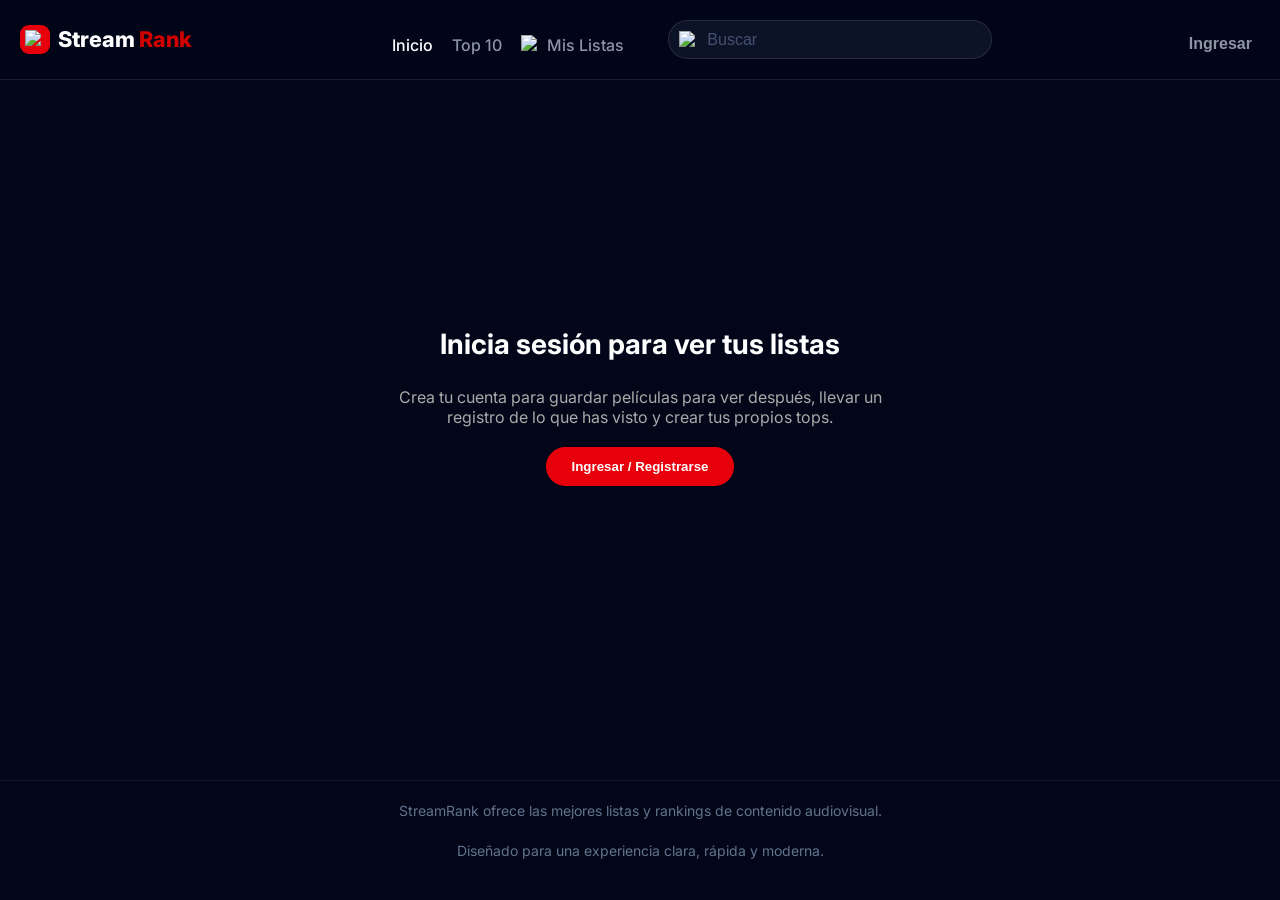
==== mis-listas.html @ dbb3d596 "bases de datos" ====
<!DOCTYPE html>
<html lang="es">
<head>
  <meta charset="UTF-8" />
  <meta name="viewport" content="width=device-width, initial-scale=1.0" />
  <title>StreamRank — Mis Listas</title>
  <link rel="stylesheet" href="css/styles.css" />
</head>
<body>
  <!-- MODALES (igual en todas las páginas) -->
  <div id="modalOverlay" class="modal-overlay" onclick="cerrarModal()" style="display:none;"></div>

  <div id="modalLogin" class="modal-login" style="display:none;">
    <button class="modal-cerrar" type="button" onclick="cerrarModal()">✕</button>
    <div class="modal-contenido">
      <div class="modal-encabezado">
        <h2 class="modal-titulo">Bienvenido de nuevo</h2>
        <p class="modal-subtitulo">Ingresa tus credenciales para acceder.</p>
      </div>
      <div class="modal-campo">
        <label class="modal-label">Correo electrónico</label>
        <div class="modal-input-wrapper">
          <span class="modal-input-icono">✉</span>
          <input class="modal-input" id="loginEmail" type="email" placeholder="tu@correo.com" />
          <small id="loginEmailError" style="color:red;display:none;font-size:12px;">El correo debe contener "@gmail"</small>
        </div>
      </div>
      <div class="modal-campo">
        <label class="modal-label">Contraseña</label>
        <div class="modal-input-wrapper">
          <span class="modal-input-icono">🔒</span>
          <input class="modal-input" id="loginPassword" type="password" placeholder="••••••••" />
          <small id="loginPassError" style="color:red;display:none;font-size:12px;">Mínimo 8 caracteres</small>
        </div>
      </div>
      <button class="modal-btn-ingresar" type="button" onclick="simularLogin()">Ingresar</button>
      <p class="modal-pie">¿No tienes cuenta? <a href="javascript:void(0)" class="modal-pie-link" onclick="abrirRegistro()">Regístrate aquí</a></p>
    </div>
  </div>

  <div id="modalRegistro" class="modal-login" style="display:none;">
    <button class="modal-cerrar" type="button" onclick="cerrarRegistro()">✕</button>
    <div class="modal-contenido">
      <div class="modal-encabezado">
        <h2 class="modal-titulo">Crear una cuenta</h2>
        <p class="modal-subtitulo">Regístrate con tu correo electrónico.</p>
      </div>
      <div class="modal-campo">
        <label class="modal-label">Correo electrónico</label>
        <div class="modal-input-wrapper">
          <span class="modal-input-icono">✉</span>
          <input class="modal-input" id="regEmail" type="email" placeholder="tu@correo.com" />
        </div>
      </div>
      <div class="modal-campo">
        <label class="modal-label">Contraseña</label>
        <div class="modal-input-wrapper">
          <span class="modal-input-icono">🔒</span>
          <input class="modal-input" id="regPassword" type="password" placeholder="••••••••" />
        </div>
      </div>
      <button class="modal-btn-ingresar" type="button" onclick="simularRegistro()">Registrarse</button>
      <p class="modal-pie">¿Ya tienes cuenta? <a href="javascript:void(0)" class="modal-pie-link" onclick="irALogin()">Ingresa aquí</a></p>
    </div>
  </div>

  <!-- SCRIPT COMPARTIDO -->
  <header class="topbar">
    <div class="topbar-inner">
      <div class="brand" aria-label="StreamRank">
        <span class="brand-icon">
          <img src="https://www.figma.com/api/mcp/asset/85b5d722-1636-44d9-aa5f-4d37b4220fb5" alt="StreamRank icon" />
        </span>
        <span class="brand-title"><span>Stream</span><span>Rank</span></span>
      </div>
      <div class="header-nav-row">
        <nav class="main-nav" aria-label="Navegación principal">
          <a href="index.html" class="nav-link">Inicio</a>
          <a href="top10.html" class="nav-link">Top 10</a>
          <a href="mis-listas.html" id="linkMisListas" class="nav-link">
            <span class="nav-icon">
              <img src="https://www.figma.com/api/mcp/asset/76e25ff4-db16-4dd6-8a40-b7115513676e" alt="Mis Listas icon" />
            </span>
            Mis Listas
          </a>
        </nav>
        <form class="search-form" id="searchForm">
          <label class="search-field">
            <span class="search-icon">
              <img src="https://www.figma.com/api/mcp/asset/14162553-0f0e-436e-b980-db1ef67e9c08" alt="Buscar icon" />
            </span>
            <input id="searchInput" type="search" placeholder="Buscar" aria-label="Buscar" autocomplete="off" />
          </label>
        </form>
      </div>
      <button class="profile-button" id="btnIngresar" type="button">
        <span class="profile-icon">
          <img src="https://www.figma.com/api/mcp/asset/a9d14a79-fa82-43e3-aca2-8d0a4125831c" alt="Perfil icon" />
        </span>
        Username
      </button>
    </div>
  </header>

  <main class="page-content">

    <section class="listas-header">
      <h1 class="listas-title">Mis Listas</h1>
    </section>

    <div class="listas-tabs">
      <button class="listas-tab active" data-tab="agregados" type="button">
        <img src="assets/check.svg" alt="icono-agregados" />
        Agregados
      </button>
      <button class="listas-tab" data-tab="historial" type="button">
        <img src="assets/star.svg" alt="icono-historial" />
        Historial
      </button>
      <button class="listas-tab" data-tab="top-personales" type="button">
        <img src="assets/heart.svg" alt="icono-top-personales" />
        Tops Personalizados
      </button>
    </div>

    <!-- ══ TAB 1: AGREGADOS ══ -->
    <div id="tab-agregados" class="tab-content">

      <!-- Estado vacío — se ve cuando no hay nada guardado -->
      <div id="agregadosVacio" class="listas-vacia" style="display: none;">
        <div class="listas-vacia-icono">🔖</div>
        <p class="listas-vacia-texto">Tu lista de agregados está vacía</p>
        <p class="listas-vacia-subtexto">Explora películas y series para guardarlas aquí y verlas más tarde.</p>
      </div>

      <!-- Estado con contenido — se ve cuando hay tarjetas -->
      <section id="agregadosContenedor" class="listas-seccion">
        <div class="lista-card-agregados">
          <img src="https://www.hdwallpapers.net/previews/breaking-bad-walter-white-271.jpg" alt="Breaking Bad" class="agregados-img" />
          <div class="agregados-info">
            <div class="agregados-tag">Serie · Drama</div>
            <h3 class="agregados-title">Breaking Bad</h3>
            <div class="pildora-rating">
              <span class="estrella">★</span>
              <span class="valor">9.5</span>
            </div>
            <p class="agregados-desc">A chemistry teacher diagnosed with cancer turns to manufacturing meth to secure his family's future.</p>
            <div class="agregados-acciones">
              <button class="btn-status-visto" type="button">✓ Vista</button>
              <button class="btn-status-eliminar" type="button">Eliminar</button>
            </div>
          </div>
          <div class="plataforma-badge">NETFLIX</div>
        </div>

        <div class="lista-card-agregados">
          <img src="https://m.media-amazon.com/images/M/MV5BZDk1ZTdjOWItNTJmYS00MGIzLThmY2ItZWNiOGY5MzJlNTA5XkEyXkFqcGc@._V1_.jpg" alt="Ozark" class="agregados-img" />
          <div class="agregados-info">
            <div class="agregados-tag">Serie · Thriller</div>
            <h3 class="agregados-title">Ozark</h3>
            <div class="pildora-rating">
              <span class="estrella">★</span>
              <span class="valor">8.5</span>
            </div>
            <p class="agregados-desc">A financial advisor drags his family from Chicago to the Missouri Ozarks, where he must launder money.</p>
            <div class="agregados-acciones">
              <button class="btn-status-visto" type="button">✓ Vista</button>
              <button class="btn-status-eliminar" type="button">Eliminar</button>
            </div>
          </div>
          <div class="plataforma-badge">NETFLIX</div>
        </div>
      </section>

    </div>

    <!-- ══ TAB 2: HISTORIAL ══ -->
    <div id="tab-historial" class="tab-content" style="display: none;">
      <div class="listas-vacia">
        <div class="listas-vacia-icono">⭐</div>
        <p class="listas-vacia-texto">Tu historial está vacío</p>
        <p class="listas-vacia-subtexto">Aquí aparecerán las películas y series que hayas empezado a ver.</p>
      </div>
    </div>

    <!-- ══ TAB 3: TOP PERSONALIZADOS ══ -->
    <div id="tab-top-personales" class="tab-content" style="display: none;">
      <section class="listas-seccion">

        <!-- Estado vacío con botón crear -->
        <div id="seccionCrearNuevo" class="crear-top-wrapper">
          <button class="btn-crear-vacio" id="btnCrearTop" type="button">
            <span class="icon-plus">+</span>
            <p>Crear nuevo Top</p>
          </button>
        </div>

        <!-- Formulario (oculto por defecto) -->
        <div id="formCrearTop" class="listas-form-card" style="display: none;">
          <div class="listas-form-grupo">
            <label class="listas-form-label" for="nombreTop">Nombre del top</label>
            <input class="listas-form-input" id="nombreTop" type="text" placeholder="Ej: Maratón de fin de semana" />
          </div>
          <div class="listas-form-acciones">
            <button class="btn-cancelar-top" id="btnCancelarTop" type="button">Cancelar</button>
            <button class="btn-guardar-top" id="btnGuardarTop" type="button">Guardar</button>
          </div>
        </div>

        <!-- Tops creados (se llenan dinámicamente) -->
        <div id="contenedorTopsResultados" class="listas-top-grid"></div>

      </section>
    </div>

  </main>

  <footer class="footer">
    <p class="footer-text">StreamRank ofrece las mejores listas y rankings de contenido audiovisual.</p>
    <p class="footer-text">Diseñado para una experiencia clara, rápida y moderna.</p>
  </footer>
  <script>
  // ── TABS ──
  document.querySelectorAll('.listas-tab').forEach(tab => {
    tab.addEventListener('click', () => {
      document.querySelectorAll('.listas-tab').forEach(t => t.classList.remove('active'));
      document.querySelectorAll('.tab-content').forEach(c => c.style.display = 'none');
      tab.classList.add('active');
      document.getElementById('tab-' + tab.dataset.tab).style.display = 'block';
    });
  });

  // ── HISTORIAL: estructura base ──
  document.getElementById('tab-historial').innerHTML = `
    <div id="historialVacio" class="listas-vacia">
      <div class="listas-vacia-icono">⭐</div>
      <p class="listas-vacia-texto">Tu historial está vacío</p>
      <p class="listas-vacia-subtexto">Aquí aparecerán las películas y series que hayas marcado como vistas.</p>
    </div>
    <div id="historialContenedor" class="listas-seccion" style="display:none;"></div>
  `;

  // ── ELIMINAR EN AGREGADOS ──
  document.querySelectorAll('.btn-status-eliminar').forEach(btn => {
    btn.addEventListener('click', () => {
      const tarjeta = btn.closest('.lista-card-agregados');
      tarjeta.remove();
      const contenedor = document.getElementById('agregadosContenedor');
      if (contenedor.querySelectorAll('.lista-card-agregados').length === 0) {
        document.getElementById('agregadosVacio').style.display = 'flex';
      }
    });
  });

  // ── VISTA → HISTORIAL ──
  function getFecha() {
    const hoy = new Date();
    return `Visto el ${hoy.getDate()}/${hoy.getMonth() + 1}/${hoy.getFullYear()}`;
  }

  function crearTarjetaHistorial(img, alt, titulo) {
    const card = document.createElement('div');
    card.className = 'historial-card';
    card.innerHTML = `
      <div class="historial-card-top">
        <img src="${img}" alt="${alt}" class="historial-img" />
        <div class="historial-info">
          <h3 class="historial-titulo">${titulo}</h3>
          <p class="historial-fecha">${getFecha()}</p>
        </div>
        <div class="historial-controles">
          <div class="historial-rating">
            <span class="rating-label">Mi calificación:</span>
            <div class="rating-numeros">
              ${[1,2,3,4,5,6,7,8,9,10].map(n =>
                `<button class="rating-num" data-n="${n}" type="button">${n}</button>`
              ).join('')}
            </div>
          </div>
          <button class="btn-reaccion" data-estado="neutro" type="button">
            <span class="reaccion-icon">🤍</span>
            <span class="reaccion-texto">No me convenció</span>
          </button>
        </div>
      </div>
      <div class="historial-notas">
        <p class="notas-label">MIS NOTAS (DIARIO)</p>
        <textarea class="notas-textarea" placeholder="Escribe tus pensamientos sobre esto..."></textarea>
      </div>
    `;

    // Rating números
    card.querySelectorAll('.rating-num').forEach(btn => {
      btn.addEventListener('click', () => {
        card.querySelectorAll('.rating-num').forEach(b => b.classList.remove('activo'));
        btn.classList.add('activo');
      });
    });

    // Botón reacción toggle
    const btnReaccion = card.querySelector('.btn-reaccion');
    btnReaccion.addEventListener('click', () => {
      const estado = btnReaccion.dataset.estado;
      if (estado === 'neutro') {
        btnReaccion.dataset.estado = 'encanto';
        btnReaccion.querySelector('.reaccion-icon').textContent = '❤️';
        btnReaccion.querySelector('.reaccion-texto').textContent = 'Me encantó';
        btnReaccion.classList.add('encanto');
      } else {
        btnReaccion.dataset.estado = 'neutro';
        btnReaccion.querySelector('.reaccion-icon').textContent = '🤍';
        btnReaccion.querySelector('.reaccion-texto').textContent = 'No me convenció';
        btnReaccion.classList.remove('encanto');
      }
    });

    return card;
  }

  document.querySelectorAll('.btn-status-visto').forEach(btn => {
    btn.addEventListener('click', () => {
      const tarjeta = btn.closest('.lista-card-agregados');
      const img    = tarjeta.querySelector('.agregados-img').src;
      const alt    = tarjeta.querySelector('.agregados-img').alt;
      const titulo = tarjeta.querySelector('.agregados-title').textContent;

      const contenedor = document.getElementById('historialContenedor');
      contenedor.appendChild(crearTarjetaHistorial(img, alt, titulo));
      contenedor.style.display = 'block';
      document.getElementById('historialVacio').style.display = 'none';

      btn.textContent = '✓ Vista';
      btn.disabled = true;
      btn.style.opacity = '0.5';
      btn.style.cursor = 'default';
    });
  });

  // ── CREAR TOP ──
  document.getElementById('btnCrearTop').addEventListener('click', () => {
    document.getElementById('seccionCrearNuevo').style.display = 'none';
    document.getElementById('formCrearTop').style.display = 'flex';
  });

  document.getElementById('btnCancelarTop').addEventListener('click', () => {
    document.getElementById('formCrearTop').style.display = 'none';
    document.getElementById('seccionCrearNuevo').style.display = 'block';
    document.getElementById('nombreTop').value = '';
  });

  document.getElementById('btnGuardarTop').addEventListener('click', () => {
    const nombre = document.getElementById('nombreTop').value.trim() || 'Mi Nuevo Top';
    const contenedor = document.getElementById('contenedorTopsResultados');

    const tarjeta = document.createElement('div');
    tarjeta.className = 'top-card-diseno';
    tarjeta.innerHTML = `
      <div class="top-card-header">
        <h3 class="lista-card-nombre">${nombre}</h3>
        <p class="lista-card-meta"><span class="top-count">0</span> elementos en esta lista</p>
      </div>
      <div class="top-lista-items" data-lista></div>
      <div class="top-agregar-campo">
        <div class="top-search-wrap">
          <span class="top-search-icon">🔍</span>
          <input type="text" class="top-search-input" placeholder="Agregar más..." />
        </div>
        <div class="top-search-resultados" style="display:none;"></div>
      </div>
    `;

    contenedor.appendChild(tarjeta);
    initTop(tarjeta);

    document.getElementById('formCrearTop').style.display = 'none';
    document.getElementById('seccionCrearNuevo').style.display = 'block';
    document.getElementById('nombreTop').value = '';
  });

  // ── TOPS ──
  const PELICULAS = [
    { titulo: 'The Dark Knight', img: 'https://www.themoviedb.org/t/p/w92/qJ2tW6WMUDux911r6m7haRef0WH.jpg' },
    { titulo: 'Inception', img: 'https://www.themoviedb.org/t/p/w92/9gk7adHYeDvHkCSEqAvQNLV5Uge.jpg' },
    { titulo: 'Interstellar', img: 'https://www.themoviedb.org/t/p/w92/gEU2QniE6E77NI6lCU6MxlNBvIx.jpg' },
    { titulo: 'Parasite', img: 'https://www.themoviedb.org/t/p/w92/7IiTTgloJzvGI1TAYymCfbfl3vT.jpg' },
    { titulo: 'The Godfather', img: 'https://www.themoviedb.org/t/p/w92/3bhkrj58Vtu7enYsLegiokantuP.jpg' },
    { titulo: 'Pulp Fiction', img: 'https://www.themoviedb.org/t/p/w92/d5iIlFn5s0ImszYzBPb8JPIfbXD.jpg' },
    { titulo: 'The Matrix', img: 'https://www.themoviedb.org/t/p/w92/f89U3ADr1oiB1s9GkdPOEpXUk5H.jpg' },
    { titulo: 'Fight Club', img: 'https://www.themoviedb.org/t/p/w92/pB8BM7pdSp6B6Ih7QZ4DrQ3PmJK.jpg' },
  ];

  function initTop(tarjeta) {
    const input = tarjeta.querySelector('.top-search-input');
    const resultados = tarjeta.querySelector('.top-search-resultados');
    const lista = tarjeta.querySelector('[data-lista]');
    const contador = tarjeta.querySelector('.top-count');

    input.addEventListener('input', () => {
      const q = input.value.trim().toLowerCase();
      if (!q) { resultados.style.display = 'none'; return; }
      const filtradas = PELICULAS.filter(p => p.titulo.toLowerCase().includes(q));
      if (!filtradas.length) { resultados.style.display = 'none'; return; }
      resultados.innerHTML = filtradas.map(p => `
        <div class="top-resultado-item" data-titulo="${p.titulo}" data-img="${p.img}">
          <img src="${p.img}" alt="${p.titulo}" class="top-resultado-img" />
          <span>${p.titulo}</span>
        </div>
      `).join('');
      resultados.style.display = 'block';
      resultados.querySelectorAll('.top-resultado-item').forEach(item => {
        item.addEventListener('click', () => {
          agregarItem(lista, contador, item.dataset.titulo, item.dataset.img);
          input.value = '';
          resultados.style.display = 'none';
        });
      });
    });

    document.addEventListener('click', (e) => {
      if (!tarjeta.contains(e.target)) resultados.style.display = 'none';
    });
  }

  function agregarItem(lista, contador, titulo, img) {
    const pos = lista.children.length + 1;
    const item = document.createElement('div');
    item.className = 'top-item';
    item.draggable = true;
    item.innerHTML = `
      <span class="top-item-pos">${pos}</span>
      <img src="${img}" alt="${titulo}" class="top-item-img" />
      <span class="top-item-titulo">${titulo}</span>
      <button class="top-item-delete" type="button" title="Eliminar">🗑</button>
    `;
    item.querySelector('.top-item-delete').addEventListener('click', () => {
      item.remove();
      actualizarPosiciones(lista, contador);
    });
    item.addEventListener('dragstart', () => item.classList.add('dragging'));
    item.addEventListener('dragend', () => {
      item.classList.remove('dragging');
      actualizarPosiciones(lista, contador);
    });
    lista.addEventListener('dragover', (e) => {
      e.preventDefault();
      const dragging = lista.querySelector('.dragging');
      const siblings = [...lista.querySelectorAll('.top-item:not(.dragging)')];
      const siguiente = siblings.find(s => {
        const rect = s.getBoundingClientRect();
        return e.clientY < rect.top + rect.height / 2;
      });
      lista.insertBefore(dragging, siguiente || null);
    });
    lista.appendChild(item);
    actualizarPosiciones(lista, contador);
  }

  function actualizarPosiciones(lista, contador) {
    lista.querySelectorAll('.top-item').forEach((item, i) => {
      item.querySelector('.top-item-pos').textContent = i + 1;
    });
    contador.textContent = lista.children.length;
  }
</script>
  <script src="js/auth.js"></script>







</body>
</html>
---- css/styles.css ----
@import url('https://fonts.googleapis.com/css2?family=Inter:wght@300;400;500;700;800&display=swap');

:root {
  color-scheme: dark;
  /* Colores */
  --color-bg: #020618;
  --color-surface: #0F172B;
  --color-brand: #E7000B;
  --color-brand-dark: #D00000;
  --color-text-primary: #ffffff;
  --color-text-muted: #8D95A5;
  --color-text-placeholder: #455172;
  --color-text-footer: #62748E;
  --color-border: rgba(255, 255, 255, 0.1);
  --color-border-hover: rgba(255, 255, 255, 0.2);
  --color-surface-hover: rgba(255, 255, 255, 0.05);
  --color-topbar-bg: rgba(2, 6, 24, 0.8);
  --color-search-bg: rgba(15, 23, 43, 0.8);

  /* Tipografía */
  --font-main: 'Inter', ui-sans-serif, system-ui, -apple-system, BlinkMacSystemFont, 'Segoe UI', sans-serif;

  /* Bordes redondeados */
  --radius-sm: 8px;
  --radius-md: 9.1px;
  --radius-pill: 9999px;
}

* {
  box-sizing: border-box;
}

html,
body {
  margin: 0;
  min-height: 100%;
}

body {
  display: flex;
  flex-direction: column;
  min-height: 100vh;
  font-family: var(--font-main);
  background: var(--color-bg);
  color: var(--color-text-primary);
}

.page-content {
  flex: 1;
}

/* --- ESTILOS DE TU HEADER --- */
.topbar {
  display: flex;
  flex-direction: column;
  align-items: center;
  align-self: stretch;
  padding: 20px;
  width: 100%;
  border-bottom: 1px solid var(--color-border);
  background: var(--color-topbar-bg);
}

.topbar-inner {
  display: flex;
  justify-content: space-between;
  align-items: center;
  align-content: center;
  row-gap: 74px;
  flex-wrap: wrap;
  width: 100%;
}

.brand {
  display: flex;
  justify-content: space-between;
  align-items: center;
  align-content: center;
  row-gap: 74px;
  flex-wrap: wrap;
  gap: 8px;
  align-self: stretch;
}

.brand-icon {
  display: flex;
  justify-content: center;
  align-items: center;
  padding: 4.9px;
  gap: 7px;
  border-radius: var(--radius-md);
  background: var(--color-brand);
}

.brand-icon img {
  width: 20px;
  height: 20px;
  object-fit: contain;
}

.brand-title {
  display: inline-flex;
  align-items: center;
  gap: 4px;
  font-size: 21.682px;
  font-weight: 800;
  line-height: 1;
}

.brand-title span:first-child {
  color: var(--color-text-primary);
}

.brand-title span:last-child {
  color: var(--color-brand-dark);
}

.header-nav-row {
  display: flex;
  width: 612px;
  justify-content: space-between;
  align-items: center;
  align-content: center;
  row-gap: 19px;
  flex-wrap: wrap;
}

.main-nav {
  display: flex;
  width: 256px;
  height: 25px;
  padding: 0 4px;
  justify-content: space-between;
  align-items: center;
  align-content: space-between;
  flex-shrink: 0;
  flex-wrap: wrap;
}

.nav-link {
  display: inline-flex;
  align-items: center;
  gap: 6px;
  padding: 8px;
  min-height: 25px;
  color: var(--color-text-muted); 
  font-size: 16px;
  font-weight: 500;
  text-decoration: none;
  cursor: pointer;
  transition: color 0.3s;  
}

.nav-link.active, 
.nav-link:hover {
  color: var(--color-text-primary); 
}

.nav-link.active .nav-icon img,
.nav-link:hover .nav-icon img {
  filter: brightness(1.5); 
}

.nav-icon {
  display: inline-flex;
  width: 20px;
  height: 20px;
  align-items: center;
  justify-content: center;
}

.nav-icon img,
.search-icon img,
.profile-icon img {
  width: 100%;
  height: 100%;
  object-fit: contain;
}

.search-form {
  display: flex;
  width: 324px;
  height: 39px;
  flex-shrink: 0;
}

.search-field {
  display: flex;
  align-items: center;
  width: 100%;
  height: 100%;
  padding: 10px;
  gap: 8px;
  border-radius: var(--radius-pill);
  border: 1px solid var(--color-border);
  background: var(--color-search-bg);
  cursor: text;
}

.search-field input {
  width: 100%;
  background: transparent;
  border: none;
  color: var(--color-text-primary);
  font-size: 16px;
  font-weight: 500;
  outline: none;
}

.search-field input::placeholder {
  color: var(--color-text-placeholder);
}

.search-field:focus-within {
  border-color: var(--color-border-hover);
}

.search-icon {
  display: inline-flex;
  width: 18px;
  height: 18px;
}

.profile-button {
  display: flex;
  height: 25px;
  padding: 8px;
  justify-content: center;
  align-items: center;
  align-content: space-between;
  column-gap: 6px;
  flex-wrap: wrap;
  color: var(--color-text-muted);
  font-size: 16px;
  font-weight: 700;
  background: transparent;
  border: none;
  cursor: pointer;
}

.profile-icon {
  display: inline-flex;
  width: 16.7px;
  height: 16.7px;
  align-items: center;
  justify-content: center;
}

/* --- ESTILOS DE TU FOOTER --- */
.footer {
  display: flex;
  flex-direction: column;
  justify-content: center;
  align-items: center;
  align-self: stretch;
  padding: 20px;
  height: 120px;
  border-top: 1px solid rgba(255, 255, 255, 0.05);
}

.footer-text {
  flex: 1 0 0;
  color: var(--color-text-footer);
  text-align: center;
  font-family: var(--font-main);
  font-size: 14px;
  font-style: normal;
  font-weight: 400;
  line-height: 20px;
  margin: 0;
}



main {
    display: flex;
    flex-direction: column;
    align-items: center;
    gap: 20px;
    align-self: stretch;
    width: 100%;
    padding-bottom: 60px; 
}

/* ============================================================== */
/* NUEVA SECCIÓN HERO                         */
/* ============================================================== */

.hero {
    display: flex;
    padding: 60px 40px;
    justify-content: space-between;
    align-items: center;
    align-self: stretch; 
    box-sizing: border-box;
}

/* --- CONTENEDOR INFO --- */
.hero-info {
    display: flex;
    padding: 0 10px;
    flex-direction: column;
    justify-content: center;
    align-items: flex-start;
    gap: 7px;
    flex: 1 0 0;
}

/* TAG / BOTÓN SUPERIOR */
.hero-tag {
    display: flex;
    height: 34px;
    padding: 6px 16px;
    justify-content: center;
    align-items: center;
    column-gap: 6px;
    flex-wrap: wrap;
    border-radius: 33px;
    border: 1px solid rgba(251, 44, 54, 0.30);
    background: rgba(231, 0, 11, 0.20);

    color: #FF6467;
    text-align: center;
    font-family: var(--font-main); /* Usa la variable que ya incluye Inter */
    font-size: 16px;
    font-style: normal;
    font-weight: 700;
    line-height: 20px;
    letter-spacing: 2px;
}

/* TÍTULO Y DESCRIPCIÓN */
.hero-title-container, .hero-desc-container {
    display: flex;
    padding: 10px 0;
    flex-direction: column;
    justify-content: center;
    align-items: flex-start;
    gap: 10px;
    align-self: stretch;
}

.hero-title {
    align-self: stretch;
    color: var(--color-text-primary);
    font-size: 72px;
    font-weight: 800;
    line-height: 90px;
    letter-spacing: -1.8px;
    margin: 0;
}

.hero-description {
    align-self: stretch;
    color: #CAD5E2;
    font-size: 20px;
    font-weight: 300;
    line-height: 32.5px;
    margin: 0;
}

/* --- BOTONES --- */
.hero-buttons {
    display: flex;
    align-items: center;
    gap: 14px;
    align-self: stretch;
    flex-wrap: wrap;
    margin-top: 10px;
}

.btn {
    display: flex;
    height: 58px;
    padding: 8px 32px;
    justify-content: center;
    align-items: center;
    column-gap: 6px;
    flex-wrap: wrap;
    border-radius: 33px;
    border: 1px solid rgba(255, 255, 255, 0.40);
    box-shadow: 0 4px 4px 0 rgba(0, 0, 0, 0.25);
    cursor: pointer;
    font-size: 16px;
    font-weight: 700;
    color: var(--color-text-primary); 
    transition: transform 0.2s, background 0.2s; /* Un toque de interactividad */
}

.btn:hover {
    transform: scale(1.02);
}

.btn-primary { background: var(--color-brand); }
.btn-secondary { background: #959191; }
.btn.btn-secondary.added {
    border: 1px solid rgba(251, 44, 54, 0.30);
    background: rgba(231, 0, 11, 0.20);
    color: #FF6467;
    letter-spacing: 2px;
    box-shadow: 0 4px 4px 0 rgba(0, 0, 0, 0.25); 
}

.icon {
    display: flex;
    justify-content: center;
    align-items: center;
}

/* --- CONTENEDOR IMAGEN --- */
.hero-image-container {
    display: flex;
    padding: 1px;
    flex-direction: column;
    justify-content: center;
    align-items: flex-start;
    gap: 10px;
    flex: 1 0 0;
    border-radius: 24px;
    border: 1px solid rgba(255, 255, 255, 0.10);
    background: rgba(255, 255, 255, 0.00);
    box-shadow: 0 25px 50px -12px rgba(0, 0, 0, 0.25);
    overflow: hidden;
}

.hero-image {
    width: 100%; /* Asegura que tome todo el ancho de su contenedor */
    height: 382.967px;
    align-self: stretch;
    aspect-ratio: 87 / 49;
    
    /* Estas dos líneas hacen la magia de no deformar la imagen */
    object-fit: cover;
    object-position: center; 
    
    border-radius: 23px; 
    background-color: lightgray; /* Color de fondo por si la imagen tarda en cargar */
}

/* ============================================================== */
/* SECCIÓN FILTROS                                                */
/* ============================================================== */

/* Contenedor principal de toda la sección */
.filters-section {
    display: flex;
    padding: 20px 40px;
    flex-direction: column;
    justify-content: center;
    align-items: flex-start;
    gap: 30px;
    align-self: stretch;
    box-sizing: border-box;
}

/* Primer contenedor (El borde sutil que envuelve el toggle) */
.filters-top-wrapper {
    display: flex;
    padding: 10px;
    align-items: center;
    align-content: center;
    gap: 19px;
    flex-wrap: wrap;
    border-radius: 14px;
    border: 1px solid rgba(255, 255, 255, 0.05);
}

/* Contenedor de los 3 botones */
.content-type-toggle {
    display: flex;
    width: 413px;
    align-items: center;
    align-content: center;
    gap: 19px;
    flex-wrap: wrap;
    border-radius: 12px;
    background: #454953;
}

/* Estilo base para los botones (Películas y Series) */
.toggle-btn {
    display: flex;
    width: 125px; 
    height: 40px;
    padding: 0 16px; /* Ajustado para no romper el centrado vertical */
    justify-content: center; /* Centra horizontalmente */
    align-items: center; /* Centra verticalmente */
    gap: 6px; /* Espacio entre el icono y el texto */
    
    border-radius: 12px;
    background: transparent; /* Lo hacemos transparente porque el contenedor ya es gris */
    border: none;
    cursor: pointer;
    
    /* Tipografía */
    color: #9CA3AF; /* Gris claro, ajusta si tienes una variable */
    font-family: var(--font-main);
    font-size: 16px;
    font-weight: 500;
    transition: background 0.3s, color 0.3s;
}

/* Estilo específico para el botón ACTIVO (Todos) */
.toggle-btn.active {
    flex: 1 0 0; /* Hace que llene el espacio disponible */
    background: #E7000B; 
    color: #FFFFFF; 
}

/* Evitar que los íconos se deformen */
.toggle-btn .icon {
    display: flex;
    justify-content: center;
    align-items: center;
}

/* Controla el tamaño de las imágenes dentro de los íconos de los filtros */
.toggle-btn .icon img {
    width: 16px;
    height: 16px;
    object-fit: contain;
}

/* Pequeño efecto hover para los botones inactivos */
.toggle-btn:not(.active):hover {
    background: #565a66;
    color: var(--color-text-primary);
}

/* ============================================================== */
/* SEGUNDO CONTENEDOR: BARRA DE FILTROS INFERIOR                  */
/* ============================================================== */

/* Contenedor principal (Fondo oscuro) */
.filters-bottom-wrapper {
    display: flex;
    padding: 10px;
    justify-content: space-between; /* Esta es la clave para separar los grupos a los extremos */
    align-items: flex-start;
    align-content: space-between;
    align-self: stretch;
    flex-wrap: wrap;
    border-radius: 14px;
    border: 1px solid rgba(255, 255, 255, 0.05);
    background: #060B1E;
}

/* ================= GRUPO IZQUIERDO ================= */
.filters-dropdown-group {
    display: flex;
    padding: 12px 0;
    align-items: center;
    align-content: center;
    gap: 16px;
    flex-wrap: wrap;
}

/* Botones desplegables (Género, Duración) */
.dropdown-btn {
    display: flex;
    padding: 12px;
    align-items: center;
    gap: 57px; /* Separación larga entre el texto y la flecha */
    border-radius: 14px;
    background: #020618;
    border: none;
    cursor: pointer;
    
    color: var(--color-text-muted, #9CA3AF); /* Usamos gris claro para el texto */
    font-family: var(--font-main);
    font-size: 16px;
    transition: background 0.2s ease;
}

.dropdown-btn:hover {
    background: #1B1F2F;
}

/* Envoltorio para el icono y el texto dentro del botón */
.dropdown-content-left {
    display: flex;
    align-items: center;
    gap: 6px;
}

/* ================= GRUPO DERECHO ================= */
.filters-sort-group {
    display: flex;
    padding: 12px 0;
    justify-content: flex-end;
    align-items: center;
    align-content: center;
    gap: 16px;
    flex-wrap: wrap;
}

/* Contenedor de los botones de ordenamiento */
.sort-toggle-wrapper {
    display: flex;
    height: 44px;
    padding: 12px;
    justify-content: flex-end;
    align-items: center;
    align-content: center;
    gap: 4px;
    flex-wrap: wrap;
    border-radius: 14px;
    background: #020618;
}

/* Botones de ordenamiento (Rating, Popularidad) */
.sort-btn {
    display: flex;
    padding: 8px 11px; /* Añadí un ligero padding vertical para que tome forma */
    justify-content: center;
    align-items: center;
    align-content: space-between;
    column-gap: 6px;
    flex-wrap: wrap;
    border-radius: 8px;
    background: transparent; /* Transparente por defecto */
    border: none;
    cursor: pointer;
    
    color: var(--color-text-muted, #9CA3AF);
    font-family: var(--font-main);
    font-size: 16px;
}

/* Botón de ordenamiento activo (Rating) */
.sort-btn.active {
    background: #1B1F2F;
    color: var(--color-text-primary, #FFFFFF);
}

/* Regla general para mantener los íconos de esta sección en su tamaño correcto */
.filters-bottom-wrapper img {
    width: 16px;
    height: 16px;
    object-fit: contain;
}

/* ============================================================== */
/* SECCIÓN TOP 10 - TARJETA MAESTRA                               */
/* ============================================================== */

/* Esta es la sección que envuelve a la lista */
.top-10-section {
    display: flex;
    padding: 20px 40px; /* Mismo padding horizontal que los demás */
    flex-direction: column;
    align-self: stretch;
    box-sizing: border-box;
}
/* Contenedor que agrupa las 10 tarjetas */
.top-10-list {
    display: flex;
    flex-direction: column;
    align-items: flex-start;
    gap: 30px; /* Esto se encarga de separar cada carta automáticamente */
    align-self: stretch;
    padding: 0px;
}

/* Contenedor principal de la tarjeta */
.movie-card {
    display: flex;
    padding: 16px;
    align-items: center;
    gap: 24px;
    align-self: stretch;
    border-radius: 14px;
    border: 1px solid rgba(255, 255, 255, 0.05);
    background: #060B1E;
    /* margin-bottom eliminado */
}

/* 1. Círculo con número */
.card-number {
    display: flex;
    width: 57px;
    height: 48px;
    justify-content: center;
    align-items: center;
    border-radius: 50px; /* Redondeado tipo píldora/círculo */
    border: 1px solid rgba(255, 255, 255, 0.10);
    background: #1D293D;
    box-shadow: 0 10px 15px -3px rgba(0, 0, 0, 0.10), 0 4px 6px -4px rgba(0, 0, 0, 0.10);
    
    /* Tipografía */
    color: #FFF;
    font-family: 'Inter', sans-serif;
    font-size: 20px;
    font-style: normal;
    font-weight: 700;
    line-height: 28px;
}

/* 2. Contenedor de la imagen */
.card-image-wrapper {
    display: flex;
    width: 140px;
    height: 205px;
    padding: 1px;
    flex-direction: column;
    justify-content: center;
    align-items: center;
    gap: 10px;
    border-radius: 24px;
    border: 1px solid rgba(255, 255, 255, 0.10);
    background: rgba(255, 255, 255, 0.00);
    box-shadow: 0 25px 50px -12px rgba(0, 0, 0, 0.25);
    overflow: hidden; /* Para que la imagen no se salga de los bordes redondeados */
}

.card-image {
    width: 100%;
    height: 100%;
    object-fit: cover;
    border-radius: 23px; /* Un px menos que el contenedor para encajar perfecto */
}

/* 3. Información de la tarjeta (Centro) */
.card-info {
    display: flex;
    padding: 7px 17px;
    flex-direction: column;
    justify-content: center;
    align-items: flex-start;
    gap: 7px;
    flex: 1 0 0; /* Empuja el contenedor derecho hacia el borde */
}

/* 3.1 Contenedor de los tags superiores */
.info-top-tags {
    display: flex;
    align-items: flex-start;
    align-content: flex-start;
    gap: 7px;
    align-self: stretch;
    flex-wrap: wrap;
}


.tag-type {
    display: flex;
    height: 34px;
    padding: 4px 10px; /* Ajustado para dar el mismo respiro del Hero */
    justify-content: center;
    align-items: center;
    border-radius: 8px; /* Radio típico del tag del Hero */
    background: rgba(231, 0, 11, 0.20); /* Fondo rojizo translúcido */
    
    color: #FF6467; 
    font-family: 'Inter', sans-serif;
    font-size: 14px; /* Ajustado a lo que pediste */
    font-weight: 700;
    letter-spacing: 1px; /* Un poco de espaciado para que resalte más */
}

.tag-genre {
    display: flex;
    height: 34px;
    padding: 10px;
    flex-direction: column;
    justify-content: center;
    align-items: flex-start;
    gap: 10px;
    
    color: #FFF;
    font-family: 'Inter', sans-serif;
    font-size: 14px;
    font-style: normal;
    font-weight: 700;
    line-height: 32.5px;
}

/* 3.2 Título */
.info-title {
    align-self: stretch;
    margin: 0;
    color: #FFF;
    font-family: 'Inter', sans-serif;
    font-size: 24px;
    font-style: normal;
    font-weight: 700;
    line-height: 32.5px;
}

/* 3.3 Descripción */
.info-desc {
    align-self: stretch;
    margin: 0;
    color: #CAD5E2;
    font-family: 'Inter', sans-serif;
    font-size: 20px;
    font-style: normal;
    font-weight: 300;
    line-height: 32.5px;
}

/* 3.4 Tag de Rating - CORREGIDO (centrado perfecto) */
.info-rating {
  display: inline-flex;        /* Cambia de 'flex' a 'inline-flex' */
  align-items: center;
  justify-content: center;
  gap: 6px;
  height: 38px;
  padding: 0 12px;             /* Ajusta el padding horizontal */
  border-radius: 8px;
  border: 1px solid rgba(240, 177, 0, 0.20);
  background: rgba(240, 177, 0, 0.10);
  flex-wrap: nowrap;           /* Evita que se envuelva */
}

.rating-icon {
  display: inline-flex;
  width: 20px;
  height: 20px;
  align-items: center;
  justify-content: center;
  flex-shrink: 0;
}

.rating-icon img {
  display: block;
  width: 100%;
  height: 100%;
  object-fit: contain;
}

.rating-text {
  line-height: 1;
  color: #F0B100;
  font-weight: 700;
  font-size: 16px;
}

/* 4. Contenedor de la Derecha */
.card-actions {
    display: flex;
    height: 85px;
    flex-direction: column;
    justify-content: space-between;
    align-items: center;
}

.tag-platform {
    display: flex;
    height: 34px;
    padding: 5px 10px;
    justify-content: center;
    align-items: center;
    align-content: space-between;
    column-gap: 6px;
    flex-shrink: 0;
    flex-wrap: wrap;
    
    border-radius: 6px;
    background: #E7000B; /* Rojo Netflix */
    color: #FFF;
    text-align: center;
    font-family: 'Inter', sans-serif;
    font-size: 14px;
    font-style: normal;
    font-weight: 700;
    line-height: 20px;
    letter-spacing: 2px;
}

.btn-bookmark {
    display: flex;
    width: 40px;
    height: 40px;
    justify-content: center;
    align-items: center;
    gap: 10px;
    flex-shrink: 0;
    border-radius: 20px;
    border: 1px solid #D9C7C7;
    background: #959191;
    cursor: pointer;
    transition: background 0.3s;
}

.btn-bookmark.active {
    background: rgba(231, 0, 11, 0.20); /* Fondo rojizo oscuro translúcido */
    border: 1px solid rgba(251, 44, 54, 0.30); /* Borde rojo vivo */
}

.btn-bookmark.active:hover {
    background: rgba(231, 0, 11, 0.15); /* Mismo fondo rojizo */
    border: 1px solid #E7000B;          /* Mismo borde rojo */
    
}


.btn-bookmark {
    /* ... (tus estilos actuales) ... */
    transition: all 0.3s ease; 
}

.btn-bookmark:hover {
    background: #7a7676;
}

.bookmark-icon {
    width: 10.438px;
    height: 18.425px;
    flex-shrink: 0;
}

/* ========== MODAL CON SCROLL FUNCIONAL ========== */
.modal-overlay {
  position: fixed;
  top: 0;
  left: 0;
  width: 100%;
  height: 100%;
  background: rgba(0, 0, 0, 0.85);
  backdrop-filter: blur(10px);
  display: flex;
  justify-content: center;
  align-items: center;
  z-index: 2000;
  visibility: hidden;
  opacity: 0;
  transition: visibility 0.2s, opacity 0.25s ease;
  padding: 1.5rem;
}

.modal-overlay.active {
  visibility: visible;
  opacity: 1;
}

.floating-card {
  max-width: 800px;
  width: 100%;
  max-height: 85vh;
  background: #0F172B;
  border-radius: 32px;
  box-shadow: 0 25px 50px -12px rgba(0, 0, 0, 0.5), 0 0 0 1px rgba(255, 255, 255, 0.05);
  overflow: hidden;
  transform: scale(0.95);
  transition: transform 0.25s cubic-bezier(0.2, 0.9, 0.4, 1.1);
  display: flex;
  flex-direction: column;
}

.active .floating-card {
  transform: scale(1);
}

/* Cabecera fija con la X */
.modal-header {
  display: flex;
  justify-content: flex-end;
  padding: 1rem 1rem 0 1rem;
  background: #0F172B;
  flex-shrink: 0;
}

.modal-close-btn {
  background: rgba(255, 255, 255, 0.1);
  border: none;
  width: 36px;
  height: 36px;
  border-radius: 50%;
  font-size: 1.5rem;
  cursor: pointer;
  color: #fff;
  display: flex;
  align-items: center;
  justify-content: center;
  transition: all 0.2s;
}

.modal-close-btn:hover {
  background: #E7000B;
  transform: scale(1.05);
}

/* Contenido scrollable */
.modal-content {
  padding: 0 2rem 2rem 2rem;
  overflow-y: auto;
  flex: 1;
  display: flex;
  flex-direction: column;
  gap: 1.5rem;
}

/* Scrollbar personalizada */
.modal-content::-webkit-scrollbar {
  width: 6px;
}
.modal-content::-webkit-scrollbar-track {
  background: #1e2a3a;
  border-radius: 10px;
}
.modal-content::-webkit-scrollbar-thumb {
  background: #E7000B;
  border-radius: 10px;
}

/* Tags dentro del modal */
.modal-tags {
  display: flex;
  gap: 0.75rem;
  flex-wrap: wrap;
}

/* Título dentro del modal */
.modal-content .info-title {
  font-size: 2.5rem;
  line-height: 1.2;
  margin: 0;
}

/* Contenedor de rating + duración en el modal */
.modal-rating-duration {
  display: flex;
  align-items: center;
  gap: 12px;
  flex-wrap: wrap;
}

/* Reutilizamos la misma clase .info-rating (ya corregida arriba) */
/* Solo para la duración, creamos una clase específica del modal */
.modal-duration-badge {
  display: inline-flex;
  align-items: center;
  justify-content: center;
  gap: 8px;
  height: 38px;
  padding: 0 14px;
  border-radius: 8px;
  font-weight: 700;
  font-size: 16px;
  line-height: 1;
  white-space: nowrap;
  border: 1px solid #CAD5E2;
  background: none;
  color: #CAD5E2;;
}

.modal-duration-badge .duration-icon {
  width: 18px;
  height: 18px;
  display: inline-flex;
  align-items: center;
  justify-content: center;
  flex-shrink: 0;
}

.modal-duration-badge .duration-icon img {
  display: block;
  width: 100%;
  height: 100%;
  object-fit: contain;
}

.modal-duration-badge span {
  line-height: 1;
  display: inline-block;
  vertical-align: middle;
  color: inherit;
}

/* Descripción larga dentro del modal */
.modal-content .info-desc {
  font-size: 1rem;
  line-height: 1.5;
  color: #CAD5E2;
  white-space: normal;
  word-wrap: break-word;
}

/* Contenedor del trailer */
.trailer-wrapper {
  margin-top: 0.5rem;
  border-radius: 20px;
  overflow: hidden;
  background: #000;
  box-shadow: 0 10px 20px -5px rgba(0, 0, 0, 0.3);
  flex-shrink: 0;
}

.trailer-wrapper iframe {
  width: 100%;
  aspect-ratio: 16 / 9;
  display: block;
  border: none;
}

/* Responsive */
@media (max-width: 550px) {
  .modal-content {
    padding: 0 1.2rem 1.2rem 1.2rem;
  }
  .modal-content .info-title {
    font-size: 1.8rem;
  }
}

body.modal-open {
  overflow: hidden;
}

/* ========== ESTILOS PARA LA SECCIÓN TOP 10 (PLATAFORMAS, ESTUDIOS, SAGAS) ========== */
.top10-categories {
  display: flex;
  padding: 20px;
  flex-direction: column;
  align-items: flex-start;
  gap: 30px;
  align-self: stretch;
}

.category-container {
  display: flex;
  padding: 16px;
  flex-direction: column;
  justify-content: center;
  align-items: flex-start;
  gap: 24px;
  align-self: stretch;
  border-radius: 14px;
  border: 1px solid rgba(255, 255, 255, 0.05);
  background: #060B1E;
}

.category-title {
  display: flex;
  padding: 8px;
  align-items: center;
  align-content: space-between;
  column-gap: 6px;
  align-self: stretch;
  flex-wrap: wrap;
  color: #8D95A5;
  font-family: 'Inter', sans-serif;
  font-size: 24px;
  font-weight: 700;
  line-height: 20px;
}

.cards-wrapper {
  display: flex;
  align-items: center;
  align-content: center;
  gap: 24px;
  align-self: stretch;
  flex-wrap: wrap;
}

.platform-card {
  display: flex;
  width: 292px;
  height: 158px;
  padding: 24px;
  flex-direction: column;
  justify-content: flex-end;
  align-items: flex-start;
  gap: 4px;
  flex-shrink: 0;
  border-radius: 16px;
  cursor: pointer;
  transition: transform 0.2s ease, box-shadow 0.2s ease;
  background-size: cover;
  background-position: center;
  /* Gradiente oscuro para mejorar legibilidad del texto */
  background-image: linear-gradient(0deg, rgba(0,0,0,0.7), rgba(0,0,0,0.4));
}

.platform-card:hover {
  transform: translateY(-5px);
  box-shadow: 0 10px 20px rgba(0,0,0,0.4);
}

/* Fondos específicos para cada carta (puedes cambiarlos por imágenes reales) */
.card-netflix { background-image: linear-gradient(0deg, rgba(0,0,0,0.7), rgba(0,0,0,0.4)), url('https://upload.wikimedia.org/wikipedia/commons/1/15/Logonfx.png'); }
.card-disney { background-image: linear-gradient(0deg, rgba(0,0,0,0.7), rgba(0,0,0,0.4)), url('https://www.digital-news.it/img/primo_piano/foto_grandi/2020/03/1583404857-disney.jpg'); }
.card-hbo { background-image: linear-gradient(0deg, rgba(0,0,0,0.7), rgba(0,0,0,0.4)), url('https://wallpapercat.com/w/full/3/d/7/1263360-3840x2160-desktop-4k-hbo-wallpaper.jpg'); }
.card-amazon { background-image: linear-gradient(0deg, rgba(0,0,0,0.7), rgba(0,0,0,0.4)), url('https://cdn.jsdelivr.net/gh/homarr-labs/dashboard-icons/png/prime-video.png'); }
.card-marvel { background-image: linear-gradient(0deg, rgba(0,0,0,0.7), rgba(0,0,0,0.4)), url('https://upload.wikimedia.org/wikipedia/commons/b/b1/Marvel_Studios_Inc.webp'); }
.card-Warner { background-image: linear-gradient(0deg, rgba(0,0,0,0.7), rgba(0,0,0,0.4)), url('https://entertainment.time.com/wp-content/uploads/sites/3/2012/09/warner_bros-_pictures_intro.jpg?w=720&h=480&crop=1'); }
.card-starwars { background-image: linear-gradient(0deg, rgba(0,0,0,0.7), rgba(0,0,0,0.4)), url('https://static.wikia.nocookie.net/esstarwars/images/4/42/StarWarsOpeningLogo.svg/revision/latest?cb=20161007015630'); }
.card-universal { background-image: linear-gradient(0deg, rgba(0,0,0,0.7), rgba(0,0,0,0.4)), url('https://mediaproxy.tvtropes.org/width/1200/https://static.tvtropes.org/pmwiki/pub/images/img_4543png.png'); }

/* ── DROPDOWNS ── */
.dropdown-wrapper {
  position: relative;
  display: inline-block;
}

.dropdown-menu {
  display: none;
  position: absolute;
  top: calc(100% + 8px);
  left: 0;
  background: #0F172B;
  border: 1px solid rgba(255, 255, 255, 0.1);
  border-radius: 10px;
  overflow: hidden;
  z-index: 100;
  min-width: 200px;
  box-shadow: 0 8px 24px rgba(0,0,0,0.4);
}

.dropdown-menu.open {
  display: block;
}

.dropdown-option {
  display: block;
  width: 100%;
  padding: 10px 16px;
  background: transparent;
  border: none;
  color: var(--color-text-muted);
  font-size: 14px;
  font-weight: 500;
  text-align: left;
  cursor: pointer;
  transition: background 0.15s, color 0.15s;
}

.dropdown-option:hover {
  background: rgba(255, 255, 255, 0.06);
  color: #ffffff;
}


.card-subtitle {
  display: flex;
  width: 244px;
  height: 16px;
  align-items: flex-start;
  flex-shrink: 0;
  font-family: 'Inter', sans-serif;
  font-size: 12px;
  font-weight: 700;
  line-height: 16px;
  letter-spacing: 0.6px;
  text-transform: uppercase;
}

/* Colores específicos para cada categoría */
.subtitle-plataforma { color: #FF6467; }
.subtitle-estudio { color: #5686E1; }
.subtitle-saga { color: #8B2CF4; }

.card-title {
  flex: 1 0 0;
  color: #FFF;
  font-family: 'Inter', sans-serif;
  font-size: 24px;
  font-weight: 700;
  line-height: 32px;
}

/* Responsive */
@media (max-width: 700px) {
  .platform-card {
    width: 100%;
    height: auto;
    min-height: 120px;
  }
  .card-subtitle, .card-title {
    width: auto;
  }
}

/* ========== NUEVO HERO PARA PLATAFORMAS ========== */
.hero-plataforma {
  display: flex;
  padding: 60px 20px;
  flex-direction: column;
  justify-content: center;
  align-items: center;
  gap: 10px;
  align-self: stretch;
}

.hero-plataforma-info {
  display: flex;
  padding: 0 10px;
  flex-direction: column;
  justify-content: center;
  align-items: center;
  gap: 7px;
  align-self: stretch;
}

.btn-back {
  display: flex;
  height: 25px;
  padding: 8px;
  justify-content: center;
  align-items: center;
  align-content: space-between;
  column-gap: 6px;
  flex-wrap: wrap;
  color: #90A1B9;
  text-align: center;
  font-family: 'Inter', sans-serif;
  font-size: 16px;
  font-weight: 700;
  line-height: 20px;
  text-decoration: none;
  transition: color 0.2s;
  background: transparent;
  border: none;
  cursor: pointer;
}

.btn-back:hover {
  color: #ffffff;
}

.hero-title-gradient {
  align-self: stretch;
  text-align: center;
  font-family: 'Inter', sans-serif;
  font-size: 72px;
  font-weight: 800;
  line-height: 90px;
  letter-spacing: -1.8px;
  background: linear-gradient(90deg, #FB2C36 0%, #F54900 100%);
  background-clip: text;
  -webkit-background-clip: text;
  -webkit-text-fill-color: transparent;
  margin: 0;
}

/* Responsive */
@media (max-width: 700px) {
  .hero-title-gradient {
    font-size: 40px;
    line-height: 50px;
  }
}
/* ══════════════════════════════
    SECCIÓN: MIS LISTAS (Agregados, Historial, Tops)
   ══════════════════════════════ */
/* ══════════════════════════════
   MIS LISTAS
══════════════════════════════ */

.listas-header {
  display: flex;
  justify-content: space-between;
  align-items: center;
  padding: 32px 40px 0;
}

.listas-title {
  font-size: 28px;
  font-weight: 800;
  margin: 0;
}

.listas-tabs {
  display: flex;
  gap: 16px;
  padding: 24px 40px;
}

.listas-tab {
  display: flex;
  align-items: center;
  gap: 8px;
  padding: 10px 24px;
  background: transparent;
  border: 1px solid transparent;
  border-radius: var(--radius-pill);
  color: var(--color-text-muted);
  font-family: var(--font-main);
  font-size: 14px;
  font-weight: 600;
  cursor: pointer;
  transition: all 0.2s ease;
}

.listas-tab:hover {
  background: rgba(255, 255, 255, 0.08);
  color: var(--color-text-primary);
}

.listas-tab.active {
  background: var(--color-brand);
  color: #ffffff;
}

.listas-seccion {
  padding: 32px 40px;
}

/* Estado vacío — una sola definición */
.listas-vacia {
  display: flex;
  flex-direction: column;
  align-items: center;
  justify-content: center;
  padding: 80px 20px;
  text-align: center;
}

.listas-vacia-icono {
  font-size: 48px;
  margin-bottom: 16px;
  opacity: 0.5;
}

.listas-vacia-texto {
  font-size: 20px;
  font-weight: 700;
  color: #ffffff;
  margin: 0 0 8px;
}

.listas-vacia-subtexto {
  font-size: 14px;
  color: var(--color-text-muted);
  max-width: 300px;
  margin: 0 0 24px;
  line-height: 1.5;
}

/* Tarjetas de agregados */
.lista-card-agregados {
  display: flex;
  padding: 16px;
  align-items: center;
  gap: 24px;
  border-radius: 14px;
  border: 1px solid rgba(255, 255, 255, 0.05);
  background: #060B1E;
  margin-bottom: 16px;
}

.agregados-img {
  width: 80px;
  height: 110px;
  border-radius: 8px;
  object-fit: cover;
  flex-shrink: 0;
}

.agregados-info {
  flex: 1;
  display: flex;
  flex-direction: column;
  gap: 6px;
}

.agregados-tag {
  color: var(--color-brand);
  font-size: 11px;
  font-weight: 700;
  text-transform: uppercase;
  letter-spacing: 0.06em;
}

.agregados-title {
  font-size: 18px;
  font-weight: 700;
  margin: 0;
  color: #ffffff;
}

.agregados-desc {
  font-size: 14px;
  color: var(--color-text-muted);
  margin: 0;
  line-height: 1.4;
}

.pildora-rating {
  display: inline-flex;
  align-items: center;
  gap: 6px;
  background: rgba(0, 0, 0, 0.2);
  border: 1.2px solid #f5c518;
  padding: 2px 10px;
  border-radius: 50px;
  width: fit-content;
}

.pildora-rating .estrella,
.pildora-rating .valor {
  color: #f5c518;
  font-size: 13px;
  font-weight: 700;
}

.agregados-acciones {
  display: flex;
  gap: 12px;
  margin-top: 4px;
}

.btn-status-visto {
  padding: 8px 16px;
  border-radius: 8px;
  background: rgba(231, 0, 11, 0.15);
  color: #E7000B;
  border: none;
  font-size: 14px;
  font-weight: 600;
  cursor: pointer;
  transition: background 0.2s;
}

.btn-status-visto:hover {
  background: rgba(231, 0, 11, 0.25);
}

.btn-status-eliminar {
  padding: 8px 16px;
  border-radius: 8px;
  background: rgba(255, 255, 255, 0.05);
  color: #ffffff;
  border: none;
  font-size: 14px;
  font-weight: 600;
  cursor: pointer;
  transition: background 0.2s;
}

.btn-status-eliminar:hover {
  background: rgba(255, 255, 255, 0.1);
}

.plataforma-badge {
  background: var(--color-brand);
  padding: 4px 10px;
  border-radius: 4px;
  font-size: 10px;
  font-weight: 900;
  align-self: center;
  flex-shrink: 0;
}
/* ══ HISTORIAL CARDS ══ */
.historial-card {
  background: #0F172B;
  border: 1px solid rgba(255, 255, 255, 0.07);
  border-radius: 14px;
  padding: 24px;
  margin-bottom: 16px;
  display: flex;
  flex-direction: column;
  gap: 20px;
}

.historial-card-top {
  display: flex;
  align-items: flex-start;
  gap: 20px;
}

.historial-img {
  width: 64px;
  height: 90px;
  border-radius: 8px;
  object-fit: cover;
  flex-shrink: 0;
}

.historial-info {
  display: flex;
  flex-direction: column;
  gap: 4px;
  min-width: 140px;
}

.historial-titulo {
  font-size: 18px;
  font-weight: 700;
  color: #ffffff;
  margin: 0;
}

.historial-fecha {
  font-size: 13px;
  color: var(--color-text-muted);
  margin: 0;
}

.historial-controles {
  display: flex;
  flex: 1;
  align-items: center;
  justify-content: space-between;
  gap: 16px;
  flex-wrap: wrap;
}

.historial-rating {
  display: flex;
  align-items: center;
  gap: 10px;
  flex-wrap: wrap;
}

.rating-label {
  font-size: 14px;
  color: var(--color-text-muted);
  white-space: nowrap;
}

.rating-numeros {
  display: flex;
  gap: 4px;
}

.rating-num {
  width: 28px;
  height: 28px;
  border-radius: 6px;
  border: 1px solid rgba(255, 255, 255, 0.1);
  background: transparent;
  color: var(--color-text-muted);
  font-size: 13px;
  font-weight: 600;
  cursor: pointer;
  transition: all 0.15s;
  display: flex;
  align-items: center;
  justify-content: center;
}

.rating-num:hover {
  border-color: #f5c518;
  color: #f5c518;
}

.rating-num.activo {
  background: #f5c518;
  border-color: #f5c518;
  color: #000000;
}

/* Botón reacción */
.btn-reaccion {
  display: flex;
  align-items: center;
  gap: 8px;
  padding: 8px 16px;
  border-radius: 50px;
  border: 1px solid rgba(255, 255, 255, 0.15);
  background: transparent;
  color: #ffffff;
  font-size: 14px;
  font-weight: 600;
  cursor: pointer;
  transition: all 0.2s;
  white-space: nowrap;
}

.btn-reaccion:hover {
  border-color: rgba(255, 255, 255, 0.3);
}

.btn-reaccion.encanto {
  background: var(--color-brand);
  border-color: var(--color-brand);
  color: #ffffff;
}

/* Notas diario */
.historial-notas {
  display: flex;
  flex-direction: column;
  gap: 8px;
}

.notas-label {
  font-size: 11px;
  font-weight: 700;
  letter-spacing: 0.08em;
  color: var(--color-text-muted);
  margin: 0;
}

.notas-textarea {
  width: 100%;
  min-height: 80px;
  background: #020618;
  border: 1px solid rgba(255, 255, 255, 0.08);
  border-radius: 10px;
  padding: 14px;
  color: #ffffff;
  font-family: var(--font-main);
  font-size: 14px;
  resize: vertical;
  outline: none;
  transition: border-color 0.2s;
}

.notas-textarea:focus {
  border-color: rgba(255, 255, 255, 0.2);
}

.notas-textarea::placeholder {
  color: var(--color-text-placeholder);
}


/* Tops personalizados */
.crear-top-wrapper {
  padding: 0 0 24px;
}

.btn-crear-vacio {
  width: 100%;
  padding: 40px;
  background: transparent;
  border: 1px dashed var(--color-border);
  border-radius: var(--radius-md);
  color: var(--color-text-muted);
  display: flex;
  flex-direction: column;
  align-items: center;
  gap: 12px;
  cursor: pointer;
  transition: border-color 0.2s, color 0.2s;
}

.btn-crear-vacio:hover {
  border-color: var(--color-brand);
  color: var(--color-text-primary);
}

.icon-plus {
  font-size: 32px;
  font-weight: 200;
}

.listas-top-grid {
  display: grid;
  grid-template-columns: repeat(auto-fill, minmax(280px, 1fr));
  gap: 20px;
  margin-top: 24px;
}
.top-card-diseno {
  display: flex;
  width: 100%; /* Ajustado para el grid, o 596px si es fijo */
  flex-direction: column;
  align-items: flex-start;
  padding: 24px;
  gap: 20px;
  
  /* Estilo visual solicitado */
  border-radius: 16px;
  border: 1px solid rgba(255, 255, 255, 0.10);
  background: #0F172B;
  box-shadow: 0 20px 25px -5px rgba(0, 0, 0, 0.10), 
              0 8px 10px -6px rgba(0, 0, 0, 0.10);
}
.lista-card-nombre {
  font-size: 22px;
  font-weight: 700;
  color: #ffffff;
  margin: 0;
}

.lista-card-meta {
  color: var(--color-text-muted);
  font-size: 14px;
}
/* Formulario */
.listas-form-card {
  background: var(--color-surface);
  border-radius: var(--radius-sm);
  padding: 24px;
  max-width: 480px;
  width: 100%;
  margin: 0 auto;
  display: flex;
  flex-direction: column;
  gap: 16px;
  border: 1px solid var(--color-border);
}

.listas-form-grupo {
  display: flex;
  flex-direction: column;
  gap: 6px;
}
.btn-guardar-top {
  flex: 1;
  padding: 10px;
  border-radius: 8px;
  background: rgba(231, 0, 11, 0.15); /* Rojo sutil como el de 'Vista' */
  color: #E7000B;
  border: none;
  font-size: 14px;
  font-weight: 600;
  cursor: pointer;
  transition: all 0.2s;
}

.btn-guardar-top:hover {
  background: rgba(231, 0, 11, 0.25);
}

/* Botón Cancelar (Basado en tu botón 'Eliminar' gris) */
.btn-cancelar-top {
  flex: 1;
  padding: 10px;
  border-radius: 8px;
  background: rgba(255, 255, 255, 0.05); /* Gris sutil como el de 'Eliminar' */
  color: #ffffff;
  border: none;
  font-size: 14px;
  font-weight: 600;
  cursor: pointer;
  transition: all 0.2s;
}

.listas-form-label {
  font-size: 13px;
  font-weight: 600;
  color: var(--color-text-muted);
}

.listas-form-input {
  padding: 10px 14px;
  background: var(--color-bg);
  border: 1px solid var(--color-border);
  border-radius: var(--radius-sm);
  color: var(--color-text-primary);
  font-family: var(--font-main);
  font-size: 15px;
  outline: none;
  transition: border-color 0.2s;
}

.listas-form-input:focus {
  border-color: var(--color-border-hover);
}

.listas-form-input::placeholder {
  color: var(--color-text-placeholder);
}

.listas-form-acciones {
  display: flex;
  gap: 12px;
  justify-content: flex-end;
}
/* ══ TOP CARD: lista de items ══ */
.top-card-header {
  width: 100%;
}

.top-lista-items {
  display: flex;
  padding: 16px;
  flex-direction: column;
  align-items: flex-start;
  gap: 16px;
  align-self: stretch;
  width: 100%;
  min-height: 0;
}

.top-item {
  display: flex;
  padding: 8px;
  justify-content: space-between;
  align-items: center;
  align-self: stretch;
  border-radius: 10px;
  border: 1px solid rgba(255, 255, 255, 0.05);
  background: #020618;
  cursor: grab;
  gap: 12px;
  transition: background 0.2s;
  width: 100%;
}

.top-item:active { cursor: grabbing; }
.top-item.dragging { opacity: 0.4; }
.top-item:hover { background: rgba(255,255,255,0.04); }

.top-item-pos {
  color: var(--color-text-muted);
  font-size: 13px;
  font-weight: 700;
  min-width: 18px;
  text-align: center;
}

.top-item-img {
  width: 32px;
  height: 48px;
  border-radius: 4px;
  object-fit: cover;
  flex-shrink: 0;
}

.top-item-titulo {
  flex: 1;
  font-size: 14px;
  font-weight: 600;
  color: #ffffff;
  white-space: nowrap;
  overflow: hidden;
  text-overflow: ellipsis;
}

.top-item-delete {
  background: transparent;
  border: none;
  cursor: pointer;
  font-size: 15px;
  opacity: 0.4;
  padding: 4px;
  transition: opacity 0.2s;
  flex-shrink: 0;
}
.top-item-delete:hover { opacity: 1; }

/* ══ Buscador dentro de la tarjeta ══ */
.top-agregar-campo {
  width: 100%;
  position: relative;
}

.top-search-wrap {
  display: flex;
  align-items: center;
  gap: 8px;
  padding: 10px 14px;
  border-radius: 50px;
  border: 1px solid rgba(255, 255, 255, 0.08);
  background: rgba(255, 255, 255, 0.04);
  cursor: text;
  transition: border-color 0.2s;
}
.top-search-wrap:focus-within {
  border-color: rgba(255, 255, 255, 0.18);
}

.top-search-icon { font-size: 14px; opacity: 0.5; }

.top-search-input {
  background: transparent;
  border: none;
  outline: none;
  color: #ffffff;
  font-size: 14px;
  font-family: var(--font-main);
  width: 100%;
}
.top-search-input::placeholder { color: var(--color-text-placeholder); }

.top-search-resultados {
  position: absolute;
  bottom: calc(100% + 6px);
  left: 0;
  right: 0;
  background: #0F172B;
  border: 1px solid rgba(255,255,255,0.1);
  border-radius: 10px;
  overflow: hidden;
  z-index: 10;
}

.top-resultado-item {
  display: flex;
  align-items: center;
  gap: 10px;
  padding: 8px 12px;
  cursor: pointer;
  font-size: 14px;
  color: #ffffff;
  transition: background 0.15s;
}
.top-resultado-item:hover { background: rgba(255,255,255,0.06); }

.top-resultado-img {
  width: 28px;
  height: 42px;
  border-radius: 4px;
  object-fit: cover;
}
.btn-visto-badge {
  padding: 8px 16px;
  border-radius: 8px;
  background: rgba(231, 0, 11, 0.08);
  color: #E7000B;
  font-size: 14px;
  font-weight: 600;
  opacity: 0.6;
}
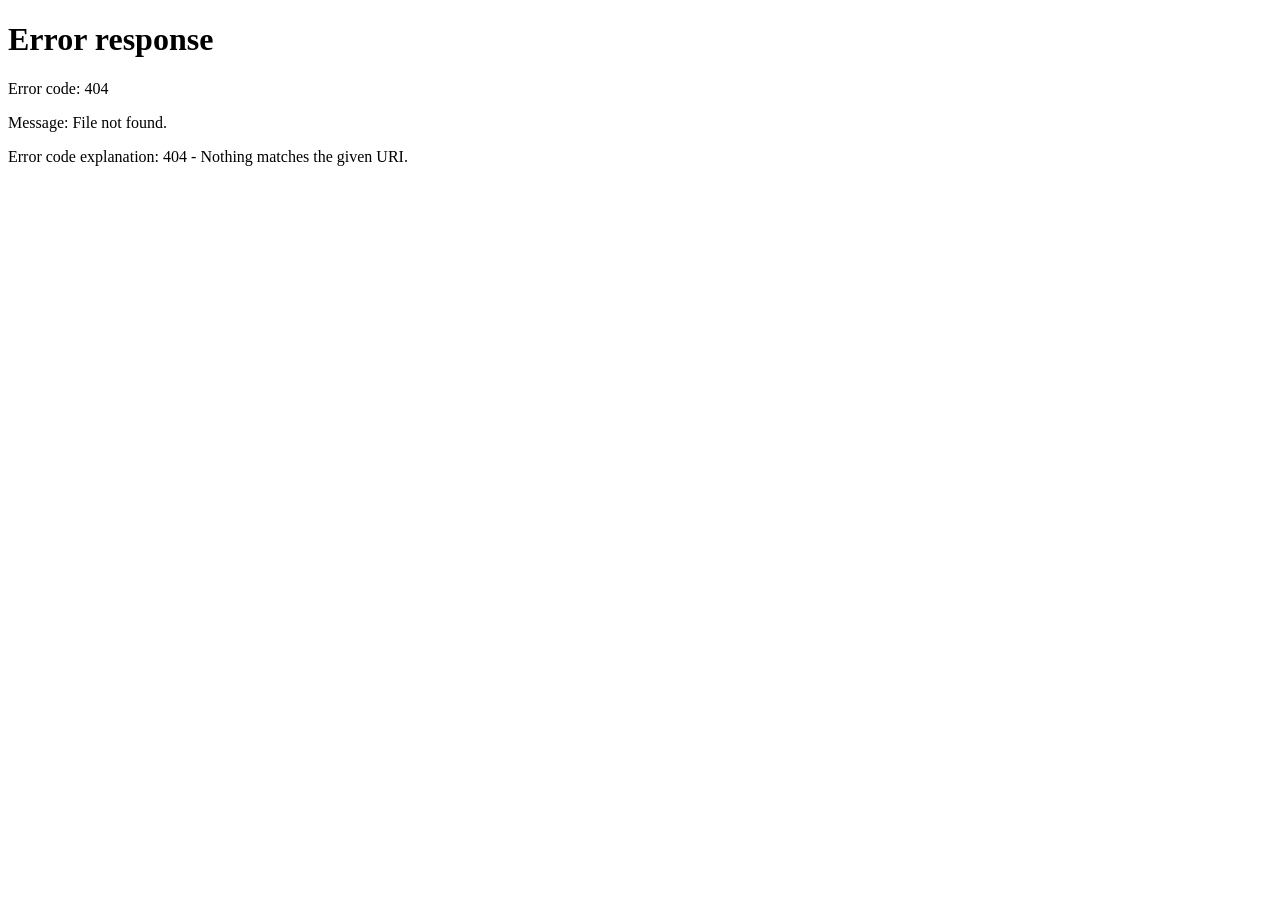
==== commit d319d333: "integre mariadb y XAMPP" ====
--- a/mis-listas.html
+++ b/mis-listas.html
@@ -7,69 +7,13 @@
   <link rel="stylesheet" href="css/styles.css" />
 </head>
 <body>
-  <!-- MODALES (igual en todas las páginas) -->
-  <div id="modalOverlay" class="modal-overlay" onclick="cerrarModal()" style="display:none;"></div>
-
-  <div id="modalLogin" class="modal-login" style="display:none;">
-    <button class="modal-cerrar" type="button" onclick="cerrarModal()">✕</button>
-    <div class="modal-contenido">
-      <div class="modal-encabezado">
-        <h2 class="modal-titulo">Bienvenido de nuevo</h2>
-        <p class="modal-subtitulo">Ingresa tus credenciales para acceder.</p>
-      </div>
-      <div class="modal-campo">
-        <label class="modal-label">Correo electrónico</label>
-        <div class="modal-input-wrapper">
-          <span class="modal-input-icono">✉</span>
-          <input class="modal-input" id="loginEmail" type="email" placeholder="tu@correo.com" />
-          <small id="loginEmailError" style="color:red;display:none;font-size:12px;">El correo debe contener "@gmail"</small>
-        </div>
-      </div>
-      <div class="modal-campo">
-        <label class="modal-label">Contraseña</label>
-        <div class="modal-input-wrapper">
-          <span class="modal-input-icono">🔒</span>
-          <input class="modal-input" id="loginPassword" type="password" placeholder="••••••••" />
-          <small id="loginPassError" style="color:red;display:none;font-size:12px;">Mínimo 8 caracteres</small>
-        </div>
-      </div>
-      <button class="modal-btn-ingresar" type="button" onclick="simularLogin()">Ingresar</button>
-      <p class="modal-pie">¿No tienes cuenta? <a href="javascript:void(0)" class="modal-pie-link" onclick="abrirRegistro()">Regístrate aquí</a></p>
-    </div>
-  </div>
-
-  <div id="modalRegistro" class="modal-login" style="display:none;">
-    <button class="modal-cerrar" type="button" onclick="cerrarRegistro()">✕</button>
-    <div class="modal-contenido">
-      <div class="modal-encabezado">
-        <h2 class="modal-titulo">Crear una cuenta</h2>
-        <p class="modal-subtitulo">Regístrate con tu correo electrónico.</p>
-      </div>
-      <div class="modal-campo">
-        <label class="modal-label">Correo electrónico</label>
-        <div class="modal-input-wrapper">
-          <span class="modal-input-icono">✉</span>
-          <input class="modal-input" id="regEmail" type="email" placeholder="tu@correo.com" />
-        </div>
-      </div>
-      <div class="modal-campo">
-        <label class="modal-label">Contraseña</label>
-        <div class="modal-input-wrapper">
-          <span class="modal-input-icono">🔒</span>
-          <input class="modal-input" id="regPassword" type="password" placeholder="••••••••" />
-        </div>
-      </div>
-      <button class="modal-btn-ingresar" type="button" onclick="simularRegistro()">Registrarse</button>
-      <p class="modal-pie">¿Ya tienes cuenta? <a href="javascript:void(0)" class="modal-pie-link" onclick="irALogin()">Ingresa aquí</a></p>
-    </div>
-  </div>
-
-  <!-- SCRIPT COMPARTIDO -->
+
+  <!-- ══ HEADER ══ -->
   <header class="topbar">
     <div class="topbar-inner">
       <div class="brand" aria-label="StreamRank">
         <span class="brand-icon">
-          <img src="https://www.figma.com/api/mcp/asset/85b5d722-1636-44d9-aa5f-4d37b4220fb5" alt="StreamRank icon" />
+          <img src="assets/icons/Clapperboard.svg" alt="StreamRank icon" />
         </span>
         <span class="brand-title"><span>Stream</span><span>Rank</span></span>
       </div>
@@ -77,9 +21,9 @@
         <nav class="main-nav" aria-label="Navegación principal">
           <a href="index.html" class="nav-link">Inicio</a>
           <a href="top10.html" class="nav-link">Top 10</a>
-          <a href="mis-listas.html" id="linkMisListas" class="nav-link">
+          <a href="mis-listas.html" class="nav-link active">
             <span class="nav-icon">
-              <img src="https://www.figma.com/api/mcp/asset/76e25ff4-db16-4dd6-8a40-b7115513676e" alt="Mis Listas icon" />
+              <img src="assets/icons/Menu.svg" alt="Mis Listas icon" />
             </span>
             Mis Listas
           </a>
@@ -87,21 +31,19 @@
         <form class="search-form" id="searchForm">
           <label class="search-field">
             <span class="search-icon">
-              <img src="https://www.figma.com/api/mcp/asset/14162553-0f0e-436e-b980-db1ef67e9c08" alt="Buscar icon" />
+              <img src="assets/icons/Busqueda.svg" alt="Buscar icon" />
             </span>
             <input id="searchInput" type="search" placeholder="Buscar" aria-label="Buscar" autocomplete="off" />
           </label>
         </form>
       </div>
-      <button class="profile-button" id="btnIngresar" type="button">
-        <span class="profile-icon">
-          <img src="https://www.figma.com/api/mcp/asset/a9d14a79-fa82-43e3-aca2-8d0a4125831c" alt="Perfil icon" />
-        </span>
-        Username
+      <button class="profile-button" id="btnIngresar" type="button" onclick="abrirModal()">
+        Ingresar
       </button>
     </div>
   </header>
 
+  <!-- ══ MAIN ══ -->
   <main class="page-content">
 
     <section class="listas-header">
@@ -125,78 +67,35 @@
 
     <!-- ══ TAB 1: AGREGADOS ══ -->
     <div id="tab-agregados" class="tab-content">
-
-      <!-- Estado vacío — se ve cuando no hay nada guardado -->
-      <div id="agregadosVacio" class="listas-vacia" style="display: none;">
+      <div id="agregadosVacio" class="listas-vacia">
         <div class="listas-vacia-icono">🔖</div>
         <p class="listas-vacia-texto">Tu lista de agregados está vacía</p>
         <p class="listas-vacia-subtexto">Explora películas y series para guardarlas aquí y verlas más tarde.</p>
       </div>
-
-      <!-- Estado con contenido — se ve cuando hay tarjetas -->
-      <section id="agregadosContenedor" class="listas-seccion">
-        <div class="lista-card-agregados">
-          <img src="https://www.hdwallpapers.net/previews/breaking-bad-walter-white-271.jpg" alt="Breaking Bad" class="agregados-img" />
-          <div class="agregados-info">
-            <div class="agregados-tag">Serie · Drama</div>
-            <h3 class="agregados-title">Breaking Bad</h3>
-            <div class="pildora-rating">
-              <span class="estrella">★</span>
-              <span class="valor">9.5</span>
-            </div>
-            <p class="agregados-desc">A chemistry teacher diagnosed with cancer turns to manufacturing meth to secure his family's future.</p>
-            <div class="agregados-acciones">
-              <button class="btn-status-visto" type="button">✓ Vista</button>
-              <button class="btn-status-eliminar" type="button">Eliminar</button>
-            </div>
-          </div>
-          <div class="plataforma-badge">NETFLIX</div>
-        </div>
-
-        <div class="lista-card-agregados">
-          <img src="https://m.media-amazon.com/images/M/MV5BZDk1ZTdjOWItNTJmYS00MGIzLThmY2ItZWNiOGY5MzJlNTA5XkEyXkFqcGc@._V1_.jpg" alt="Ozark" class="agregados-img" />
-          <div class="agregados-info">
-            <div class="agregados-tag">Serie · Thriller</div>
-            <h3 class="agregados-title">Ozark</h3>
-            <div class="pildora-rating">
-              <span class="estrella">★</span>
-              <span class="valor">8.5</span>
-            </div>
-            <p class="agregados-desc">A financial advisor drags his family from Chicago to the Missouri Ozarks, where he must launder money.</p>
-            <div class="agregados-acciones">
-              <button class="btn-status-visto" type="button">✓ Vista</button>
-              <button class="btn-status-eliminar" type="button">Eliminar</button>
-            </div>
-          </div>
-          <div class="plataforma-badge">NETFLIX</div>
-        </div>
+      <section id="agregadosContenedor" class="listas-seccion" style="display:none;">
+        <!-- Las tarjetas se cargan dinámicamente desde PHP -->
       </section>
-
     </div>
 
     <!-- ══ TAB 2: HISTORIAL ══ -->
-    <div id="tab-historial" class="tab-content" style="display: none;">
+    <div id="tab-historial" class="tab-content" style="display:none;">
       <div class="listas-vacia">
         <div class="listas-vacia-icono">⭐</div>
         <p class="listas-vacia-texto">Tu historial está vacío</p>
-        <p class="listas-vacia-subtexto">Aquí aparecerán las películas y series que hayas empezado a ver.</p>
+        <p class="listas-vacia-subtexto">Aquí aparecerán las películas y series que hayas marcado como vistas.</p>
       </div>
     </div>
 
     <!-- ══ TAB 3: TOP PERSONALIZADOS ══ -->
-    <div id="tab-top-personales" class="tab-content" style="display: none;">
+    <div id="tab-top-personales" class="tab-content" style="display:none;">
       <section class="listas-seccion">
-
-        <!-- Estado vacío con botón crear -->
         <div id="seccionCrearNuevo" class="crear-top-wrapper">
           <button class="btn-crear-vacio" id="btnCrearTop" type="button">
             <span class="icon-plus">+</span>
             <p>Crear nuevo Top</p>
           </button>
         </div>
-
-        <!-- Formulario (oculto por defecto) -->
-        <div id="formCrearTop" class="listas-form-card" style="display: none;">
+        <div id="formCrearTop" class="listas-form-card" style="display:none;">
           <div class="listas-form-grupo">
             <label class="listas-form-label" for="nombreTop">Nombre del top</label>
             <input class="listas-form-input" id="nombreTop" type="text" placeholder="Ej: Maratón de fin de semana" />
@@ -206,274 +105,220 @@
             <button class="btn-guardar-top" id="btnGuardarTop" type="button">Guardar</button>
           </div>
         </div>
-
-        <!-- Tops creados (se llenan dinámicamente) -->
         <div id="contenedorTopsResultados" class="listas-top-grid"></div>
-
       </section>
     </div>
 
   </main>
 
+  <!-- ══ FOOTER ══ -->
   <footer class="footer">
     <p class="footer-text">StreamRank ofrece las mejores listas y rankings de contenido audiovisual.</p>
     <p class="footer-text">Diseñado para una experiencia clara, rápida y moderna.</p>
   </footer>
+
+  <!-- ══ MODALES AUTH ══ -->
+  <div id="modalOverlay" class="modal-overlay" onclick="cerrarModal()" style="display:none;"></div>
+
+  <div id="modalLogin" class="modal-login" style="display:none;">
+    <button class="modal-cerrar" type="button" onclick="cerrarModal()">✕</button>
+    <div class="modal-contenido">
+      <div class="modal-encabezado">
+        <h2 class="modal-titulo">Bienvenido de nuevo</h2>
+        <p class="modal-subtitulo">Ingresa tus credenciales para acceder.</p>
+      </div>
+      <div class="modal-campo">
+        <label class="modal-label">Correo electrónico</label>
+        <div class="modal-input-wrapper">
+          <span class="modal-input-icono">✉</span>
+          <input class="modal-input" id="loginEmail" type="email" placeholder="tu@correo.com" />
+          <small id="loginEmailError" style="color:red;display:none;font-size:12px;">El correo debe contener "@gmail"</small>
+        </div>
+      </div>
+      <div class="modal-campo">
+        <label class="modal-label">Contraseña</label>
+        <div class="modal-input-wrapper">
+          <span class="modal-input-icono">🔒</span>
+          <input class="modal-input" id="loginPassword" type="password" placeholder="••••••••" />
+          <small id="loginPassError" style="color:red;display:none;font-size:12px;">Mínimo 8 caracteres</small>
+        </div>
+      </div>
+      <button class="modal-btn-ingresar" type="button" onclick="simularLogin()">Ingresar</button>
+      <p class="modal-pie">¿No tienes cuenta? <a href="javascript:void(0)" class="modal-pie-link" onclick="abrirRegistro()">Regístrate aquí</a></p>
+    </div>
+  </div>
+
+  <div id="modalRegistro" class="modal-login" style="display:none;">
+    <button class="modal-cerrar" type="button" onclick="cerrarRegistro()">✕</button>
+    <div class="modal-contenido">
+      <div class="modal-encabezado">
+        <h2 class="modal-titulo">Crear una cuenta</h2>
+        <p class="modal-subtitulo">Regístrate con tu correo electrónico.</p>
+      </div>
+      <div class="modal-campo">
+        <label class="modal-label">Correo electrónico</label>
+        <div class="modal-input-wrapper">
+          <span class="modal-input-icono">✉</span>
+          <input class="modal-input" id="regEmail" type="email" placeholder="tu@correo.com" />
+        </div>
+      </div>
+      <div class="modal-campo">
+        <label class="modal-label">Contraseña</label>
+        <div class="modal-input-wrapper">
+          <span class="modal-input-icono">🔒</span>
+          <input class="modal-input" id="regPassword" type="password" placeholder="••••••••" />
+        </div>
+      </div>
+      <button class="modal-btn-ingresar" type="button" onclick="simularRegistro()">Registrarse</button>
+      <p class="modal-pie">¿Ya tienes cuenta? <a href="javascript:void(0)" class="modal-pie-link" onclick="irALogin()">Ingresa aquí</a></p>
+    </div>
+  </div>
+
+  <!-- ══ SCRIPTS ══
+       Orden obligatorio:
+       1. auth.js    → sesión, modales, login, registro
+       2. listas.js  → agregar/obtener/eliminar ítems
+       3. Script inline → tabs y tops personalizados
+  -->
+  <script src="js/auth.js"></script>
+  <script src="js/listas.js"></script>
+
   <script>
-  // ── TABS ──
-  document.querySelectorAll('.listas-tab').forEach(tab => {
-    tab.addEventListener('click', () => {
-      document.querySelectorAll('.listas-tab').forEach(t => t.classList.remove('active'));
-      document.querySelectorAll('.tab-content').forEach(c => c.style.display = 'none');
-      tab.classList.add('active');
-      document.getElementById('tab-' + tab.dataset.tab).style.display = 'block';
+    // ── TABS ──
+    document.querySelectorAll('.listas-tab').forEach(tab => {
+      tab.addEventListener('click', () => {
+        document.querySelectorAll('.listas-tab').forEach(t => t.classList.remove('active'));
+        document.querySelectorAll('.tab-content').forEach(c => c.style.display = 'none');
+        tab.classList.add('active');
+        document.getElementById('tab-' + tab.dataset.tab).style.display = 'block';
+      });
     });
-  });
-
-  // ── HISTORIAL: estructura base ──
-  document.getElementById('tab-historial').innerHTML = `
-    <div id="historialVacio" class="listas-vacia">
-      <div class="listas-vacia-icono">⭐</div>
-      <p class="listas-vacia-texto">Tu historial está vacío</p>
-      <p class="listas-vacia-subtexto">Aquí aparecerán las películas y series que hayas marcado como vistas.</p>
-    </div>
-    <div id="historialContenedor" class="listas-seccion" style="display:none;"></div>
-  `;
-
-  // ── ELIMINAR EN AGREGADOS ──
-  document.querySelectorAll('.btn-status-eliminar').forEach(btn => {
-    btn.addEventListener('click', () => {
-      const tarjeta = btn.closest('.lista-card-agregados');
-      tarjeta.remove();
-      const contenedor = document.getElementById('agregadosContenedor');
-      if (contenedor.querySelectorAll('.lista-card-agregados').length === 0) {
-        document.getElementById('agregadosVacio').style.display = 'flex';
-      }
+
+    // ── CREAR TOP ──
+    document.getElementById('btnCrearTop').addEventListener('click', () => {
+      document.getElementById('seccionCrearNuevo').style.display = 'none';
+      document.getElementById('formCrearTop').style.display = 'flex';
     });
-  });
-
-  // ── VISTA → HISTORIAL ──
-  function getFecha() {
-    const hoy = new Date();
-    return `Visto el ${hoy.getDate()}/${hoy.getMonth() + 1}/${hoy.getFullYear()}`;
-  }
-
-  function crearTarjetaHistorial(img, alt, titulo) {
-    const card = document.createElement('div');
-    card.className = 'historial-card';
-    card.innerHTML = `
-      <div class="historial-card-top">
-        <img src="${img}" alt="${alt}" class="historial-img" />
-        <div class="historial-info">
-          <h3 class="historial-titulo">${titulo}</h3>
-          <p class="historial-fecha">${getFecha()}</p>
-        </div>
-        <div class="historial-controles">
-          <div class="historial-rating">
-            <span class="rating-label">Mi calificación:</span>
-            <div class="rating-numeros">
-              ${[1,2,3,4,5,6,7,8,9,10].map(n =>
-                `<button class="rating-num" data-n="${n}" type="button">${n}</button>`
-              ).join('')}
-            </div>
+
+    document.getElementById('btnCancelarTop').addEventListener('click', () => {
+      document.getElementById('formCrearTop').style.display = 'none';
+      document.getElementById('seccionCrearNuevo').style.display = 'block';
+      document.getElementById('nombreTop').value = '';
+    });
+
+    document.getElementById('btnGuardarTop').addEventListener('click', () => {
+      const nombre     = document.getElementById('nombreTop').value.trim() || 'Mi Nuevo Top';
+      const contenedor = document.getElementById('contenedorTopsResultados');
+
+      const tarjeta = document.createElement('div');
+      tarjeta.className = 'top-card-diseno';
+      tarjeta.innerHTML = `
+        <div class="top-card-header">
+          <h3 class="lista-card-nombre">${nombre}</h3>
+          <p class="lista-card-meta"><span class="top-count">0</span> elementos en esta lista</p>
+        </div>
+        <div class="top-lista-items" data-lista></div>
+        <div class="top-agregar-campo">
+          <div class="top-search-wrap">
+            <span class="top-search-icon">🔍</span>
+            <input type="text" class="top-search-input" placeholder="Agregar más..." />
           </div>
-          <button class="btn-reaccion" data-estado="neutro" type="button">
-            <span class="reaccion-icon">🤍</span>
-            <span class="reaccion-texto">No me convenció</span>
-          </button>
-        </div>
-      </div>
-      <div class="historial-notas">
-        <p class="notas-label">MIS NOTAS (DIARIO)</p>
-        <textarea class="notas-textarea" placeholder="Escribe tus pensamientos sobre esto..."></textarea>
-      </div>
-    `;
-
-    // Rating números
-    card.querySelectorAll('.rating-num').forEach(btn => {
-      btn.addEventListener('click', () => {
-        card.querySelectorAll('.rating-num').forEach(b => b.classList.remove('activo'));
-        btn.classList.add('activo');
-      });
+          <div class="top-search-resultados" style="display:none;"></div>
+        </div>
+      `;
+      contenedor.appendChild(tarjeta);
+      initTop(tarjeta);
+
+      document.getElementById('formCrearTop').style.display = 'none';
+      document.getElementById('seccionCrearNuevo').style.display = 'block';
+      document.getElementById('nombreTop').value = '';
     });
 
-    // Botón reacción toggle
-    const btnReaccion = card.querySelector('.btn-reaccion');
-    btnReaccion.addEventListener('click', () => {
-      const estado = btnReaccion.dataset.estado;
-      if (estado === 'neutro') {
-        btnReaccion.dataset.estado = 'encanto';
-        btnReaccion.querySelector('.reaccion-icon').textContent = '❤️';
-        btnReaccion.querySelector('.reaccion-texto').textContent = 'Me encantó';
-        btnReaccion.classList.add('encanto');
-      } else {
-        btnReaccion.dataset.estado = 'neutro';
-        btnReaccion.querySelector('.reaccion-icon').textContent = '🤍';
-        btnReaccion.querySelector('.reaccion-texto').textContent = 'No me convenció';
-        btnReaccion.classList.remove('encanto');
-      }
-    });
-
-    return card;
-  }
-
-  document.querySelectorAll('.btn-status-visto').forEach(btn => {
-    btn.addEventListener('click', () => {
-      const tarjeta = btn.closest('.lista-card-agregados');
-      const img    = tarjeta.querySelector('.agregados-img').src;
-      const alt    = tarjeta.querySelector('.agregados-img').alt;
-      const titulo = tarjeta.querySelector('.agregados-title').textContent;
-
-      const contenedor = document.getElementById('historialContenedor');
-      contenedor.appendChild(crearTarjetaHistorial(img, alt, titulo));
-      contenedor.style.display = 'block';
-      document.getElementById('historialVacio').style.display = 'none';
-
-      btn.textContent = '✓ Vista';
-      btn.disabled = true;
-      btn.style.opacity = '0.5';
-      btn.style.cursor = 'default';
-    });
-  });
-
-  // ── CREAR TOP ──
-  document.getElementById('btnCrearTop').addEventListener('click', () => {
-    document.getElementById('seccionCrearNuevo').style.display = 'none';
-    document.getElementById('formCrearTop').style.display = 'flex';
-  });
-
-  document.getElementById('btnCancelarTop').addEventListener('click', () => {
-    document.getElementById('formCrearTop').style.display = 'none';
-    document.getElementById('seccionCrearNuevo').style.display = 'block';
-    document.getElementById('nombreTop').value = '';
-  });
-
-  document.getElementById('btnGuardarTop').addEventListener('click', () => {
-    const nombre = document.getElementById('nombreTop').value.trim() || 'Mi Nuevo Top';
-    const contenedor = document.getElementById('contenedorTopsResultados');
-
-    const tarjeta = document.createElement('div');
-    tarjeta.className = 'top-card-diseno';
-    tarjeta.innerHTML = `
-      <div class="top-card-header">
-        <h3 class="lista-card-nombre">${nombre}</h3>
-        <p class="lista-card-meta"><span class="top-count">0</span> elementos en esta lista</p>
-      </div>
-      <div class="top-lista-items" data-lista></div>
-      <div class="top-agregar-campo">
-        <div class="top-search-wrap">
-          <span class="top-search-icon">🔍</span>
-          <input type="text" class="top-search-input" placeholder="Agregar más..." />
-        </div>
-        <div class="top-search-resultados" style="display:none;"></div>
-      </div>
-    `;
-
-    contenedor.appendChild(tarjeta);
-    initTop(tarjeta);
-
-    document.getElementById('formCrearTop').style.display = 'none';
-    document.getElementById('seccionCrearNuevo').style.display = 'block';
-    document.getElementById('nombreTop').value = '';
-  });
-
-  // ── TOPS ──
-  const PELICULAS = [
-    { titulo: 'The Dark Knight', img: 'https://www.themoviedb.org/t/p/w92/qJ2tW6WMUDux911r6m7haRef0WH.jpg' },
-    { titulo: 'Inception', img: 'https://www.themoviedb.org/t/p/w92/9gk7adHYeDvHkCSEqAvQNLV5Uge.jpg' },
-    { titulo: 'Interstellar', img: 'https://www.themoviedb.org/t/p/w92/gEU2QniE6E77NI6lCU6MxlNBvIx.jpg' },
-    { titulo: 'Parasite', img: 'https://www.themoviedb.org/t/p/w92/7IiTTgloJzvGI1TAYymCfbfl3vT.jpg' },
-    { titulo: 'The Godfather', img: 'https://www.themoviedb.org/t/p/w92/3bhkrj58Vtu7enYsLegiokantuP.jpg' },
-    { titulo: 'Pulp Fiction', img: 'https://www.themoviedb.org/t/p/w92/d5iIlFn5s0ImszYzBPb8JPIfbXD.jpg' },
-    { titulo: 'The Matrix', img: 'https://www.themoviedb.org/t/p/w92/f89U3ADr1oiB1s9GkdPOEpXUk5H.jpg' },
-    { titulo: 'Fight Club', img: 'https://www.themoviedb.org/t/p/w92/pB8BM7pdSp6B6Ih7QZ4DrQ3PmJK.jpg' },
-  ];
-
-  function initTop(tarjeta) {
-    const input = tarjeta.querySelector('.top-search-input');
-    const resultados = tarjeta.querySelector('.top-search-resultados');
-    const lista = tarjeta.querySelector('[data-lista]');
-    const contador = tarjeta.querySelector('.top-count');
-
-    input.addEventListener('input', () => {
-      const q = input.value.trim().toLowerCase();
-      if (!q) { resultados.style.display = 'none'; return; }
-      const filtradas = PELICULAS.filter(p => p.titulo.toLowerCase().includes(q));
-      if (!filtradas.length) { resultados.style.display = 'none'; return; }
-      resultados.innerHTML = filtradas.map(p => `
-        <div class="top-resultado-item" data-titulo="${p.titulo}" data-img="${p.img}">
-          <img src="${p.img}" alt="${p.titulo}" class="top-resultado-img" />
-          <span>${p.titulo}</span>
-        </div>
-      `).join('');
-      resultados.style.display = 'block';
-      resultados.querySelectorAll('.top-resultado-item').forEach(item => {
-        item.addEventListener('click', () => {
-          agregarItem(lista, contador, item.dataset.titulo, item.dataset.img);
-          input.value = '';
-          resultados.style.display = 'none';
+    // ── TOPS — búsqueda y drag & drop ──
+    const PELICULAS = [
+      { titulo: 'The Dark Knight', img: 'https://www.themoviedb.org/t/p/w92/qJ2tW6WMUDux911r6m7haRef0WH.jpg' },
+      { titulo: 'Inception',       img: 'https://www.themoviedb.org/t/p/w92/9gk7adHYeDvHkCSEqAvQNLV5Uge.jpg' },
+      { titulo: 'Interstellar',    img: 'https://www.themoviedb.org/t/p/w92/gEU2QniE6E77NI6lCU6MxlNBvIx.jpg' },
+      { titulo: 'Parasite',        img: 'https://www.themoviedb.org/t/p/w92/7IiTTgloJzvGI1TAYymCfbfl3vT.jpg' },
+      { titulo: 'The Godfather',   img: 'https://www.themoviedb.org/t/p/w92/3bhkrj58Vtu7enYsLegiokantuP.jpg' },
+      { titulo: 'Pulp Fiction',    img: 'https://www.themoviedb.org/t/p/w92/d5iIlFn5s0ImszYzBPb8JPIfbXD.jpg' },
+      { titulo: 'The Matrix',      img: 'https://www.themoviedb.org/t/p/w92/f89U3ADr1oiB1s9GkdPOEpXUk5H.jpg' },
+      { titulo: 'Fight Club',      img: 'https://www.themoviedb.org/t/p/w92/pB8BM7pdSp6B6Ih7QZ4DrQ3PmJK.jpg' },
+    ];
+
+    function initTop(tarjeta) {
+      const input      = tarjeta.querySelector('.top-search-input');
+      const resultados = tarjeta.querySelector('.top-search-resultados');
+      const lista      = tarjeta.querySelector('[data-lista]');
+      const contador   = tarjeta.querySelector('.top-count');
+
+      input.addEventListener('input', () => {
+        const q = input.value.trim().toLowerCase();
+        if (!q) { resultados.style.display = 'none'; return; }
+        const filtradas = PELICULAS.filter(p => p.titulo.toLowerCase().includes(q));
+        if (!filtradas.length) { resultados.style.display = 'none'; return; }
+        resultados.innerHTML = filtradas.map(p => `
+          <div class="top-resultado-item" data-titulo="${p.titulo}" data-img="${p.img}">
+            <img src="${p.img}" alt="${p.titulo}" class="top-resultado-img" />
+            <span>${p.titulo}</span>
+          </div>
+        `).join('');
+        resultados.style.display = 'block';
+        resultados.querySelectorAll('.top-resultado-item').forEach(item => {
+          item.addEventListener('click', () => {
+            agregarItem(lista, contador, item.dataset.titulo, item.dataset.img);
+            input.value = '';
+            resultados.style.display = 'none';
+          });
         });
       });
-    });
-
-    document.addEventListener('click', (e) => {
-      if (!tarjeta.contains(e.target)) resultados.style.display = 'none';
-    });
-  }
-
-  function agregarItem(lista, contador, titulo, img) {
-    const pos = lista.children.length + 1;
-    const item = document.createElement('div');
-    item.className = 'top-item';
-    item.draggable = true;
-    item.innerHTML = `
-      <span class="top-item-pos">${pos}</span>
-      <img src="${img}" alt="${titulo}" class="top-item-img" />
-      <span class="top-item-titulo">${titulo}</span>
-      <button class="top-item-delete" type="button" title="Eliminar">🗑</button>
-    `;
-    item.querySelector('.top-item-delete').addEventListener('click', () => {
-      item.remove();
+
+      document.addEventListener('click', e => {
+        if (!tarjeta.contains(e.target)) resultados.style.display = 'none';
+      });
+    }
+
+    function agregarItem(lista, contador, titulo, img) {
+      const pos  = lista.children.length + 1;
+      const item = document.createElement('div');
+      item.className = 'top-item';
+      item.draggable = true;
+      item.innerHTML = `
+        <span class="top-item-pos">${pos}</span>
+        <img src="${img}" alt="${titulo}" class="top-item-img" />
+        <span class="top-item-titulo">${titulo}</span>
+        <button class="top-item-delete" type="button" title="Eliminar">🗑</button>
+      `;
+      item.querySelector('.top-item-delete').addEventListener('click', () => {
+        item.remove();
+        actualizarPosiciones(lista, contador);
+      });
+      item.addEventListener('dragstart', () => item.classList.add('dragging'));
+      item.addEventListener('dragend',   () => {
+        item.classList.remove('dragging');
+        actualizarPosiciones(lista, contador);
+      });
+      lista.addEventListener('dragover', e => {
+        e.preventDefault();
+        const dragging  = lista.querySelector('.dragging');
+        const siblings  = [...lista.querySelectorAll('.top-item:not(.dragging)')];
+        const siguiente = siblings.find(s => {
+          const rect = s.getBoundingClientRect();
+          return e.clientY < rect.top + rect.height / 2;
+        });
+        lista.insertBefore(dragging, siguiente || null);
+      });
+      lista.appendChild(item);
       actualizarPosiciones(lista, contador);
-    });
-    item.addEventListener('dragstart', () => item.classList.add('dragging'));
-    item.addEventListener('dragend', () => {
-      item.classList.remove('dragging');
-      actualizarPosiciones(lista, contador);
-    });
-    lista.addEventListener('dragover', (e) => {
-      e.preventDefault();
-      const dragging = lista.querySelector('.dragging');
-      const siblings = [...lista.querySelectorAll('.top-item:not(.dragging)')];
-      const siguiente = siblings.find(s => {
-        const rect = s.getBoundingClientRect();
-        return e.clientY < rect.top + rect.height / 2;
-      });
-      lista.insertBefore(dragging, siguiente || null);
-    });
-    lista.appendChild(item);
-    actualizarPosiciones(lista, contador);
-  }
-
-  function actualizarPosiciones(lista, contador) {
-    lista.querySelectorAll('.top-item').forEach((item, i) => {
-      item.querySelector('.top-item-pos').textContent = i + 1;
-    });
-    contador.textContent = lista.children.length;
-  }
-</script>
-  <script src="js/auth.js"></script>
-
-
-
-
-
-
-
+    }
+
+    function actualizarPosiciones(lista, contador) {
+      lista.querySelectorAll('.top-item').forEach((item, i) => {
+        item.querySelector('.top-item-pos').textContent = i + 1;
+      });
+      contador.textContent = lista.children.length;
+    }
+  </script>
 </body>
 </html>
 
-
-
-
-
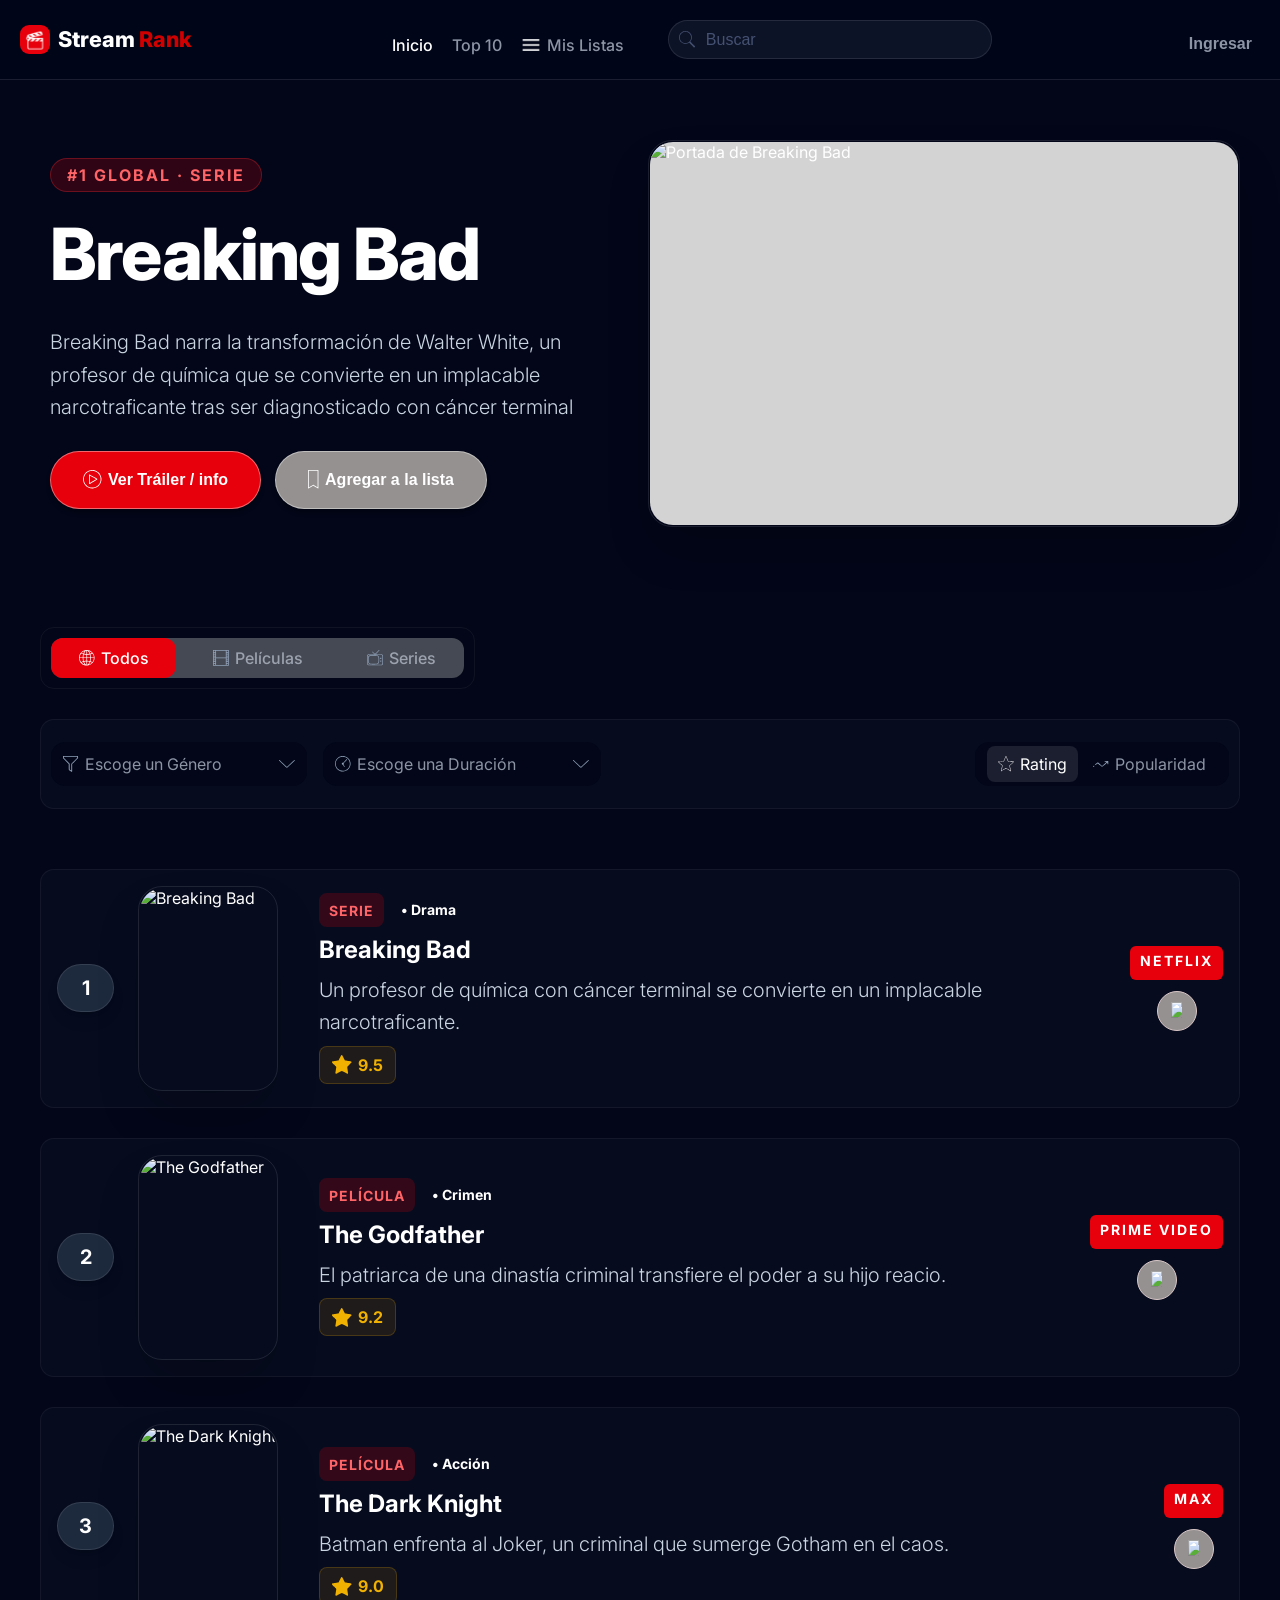
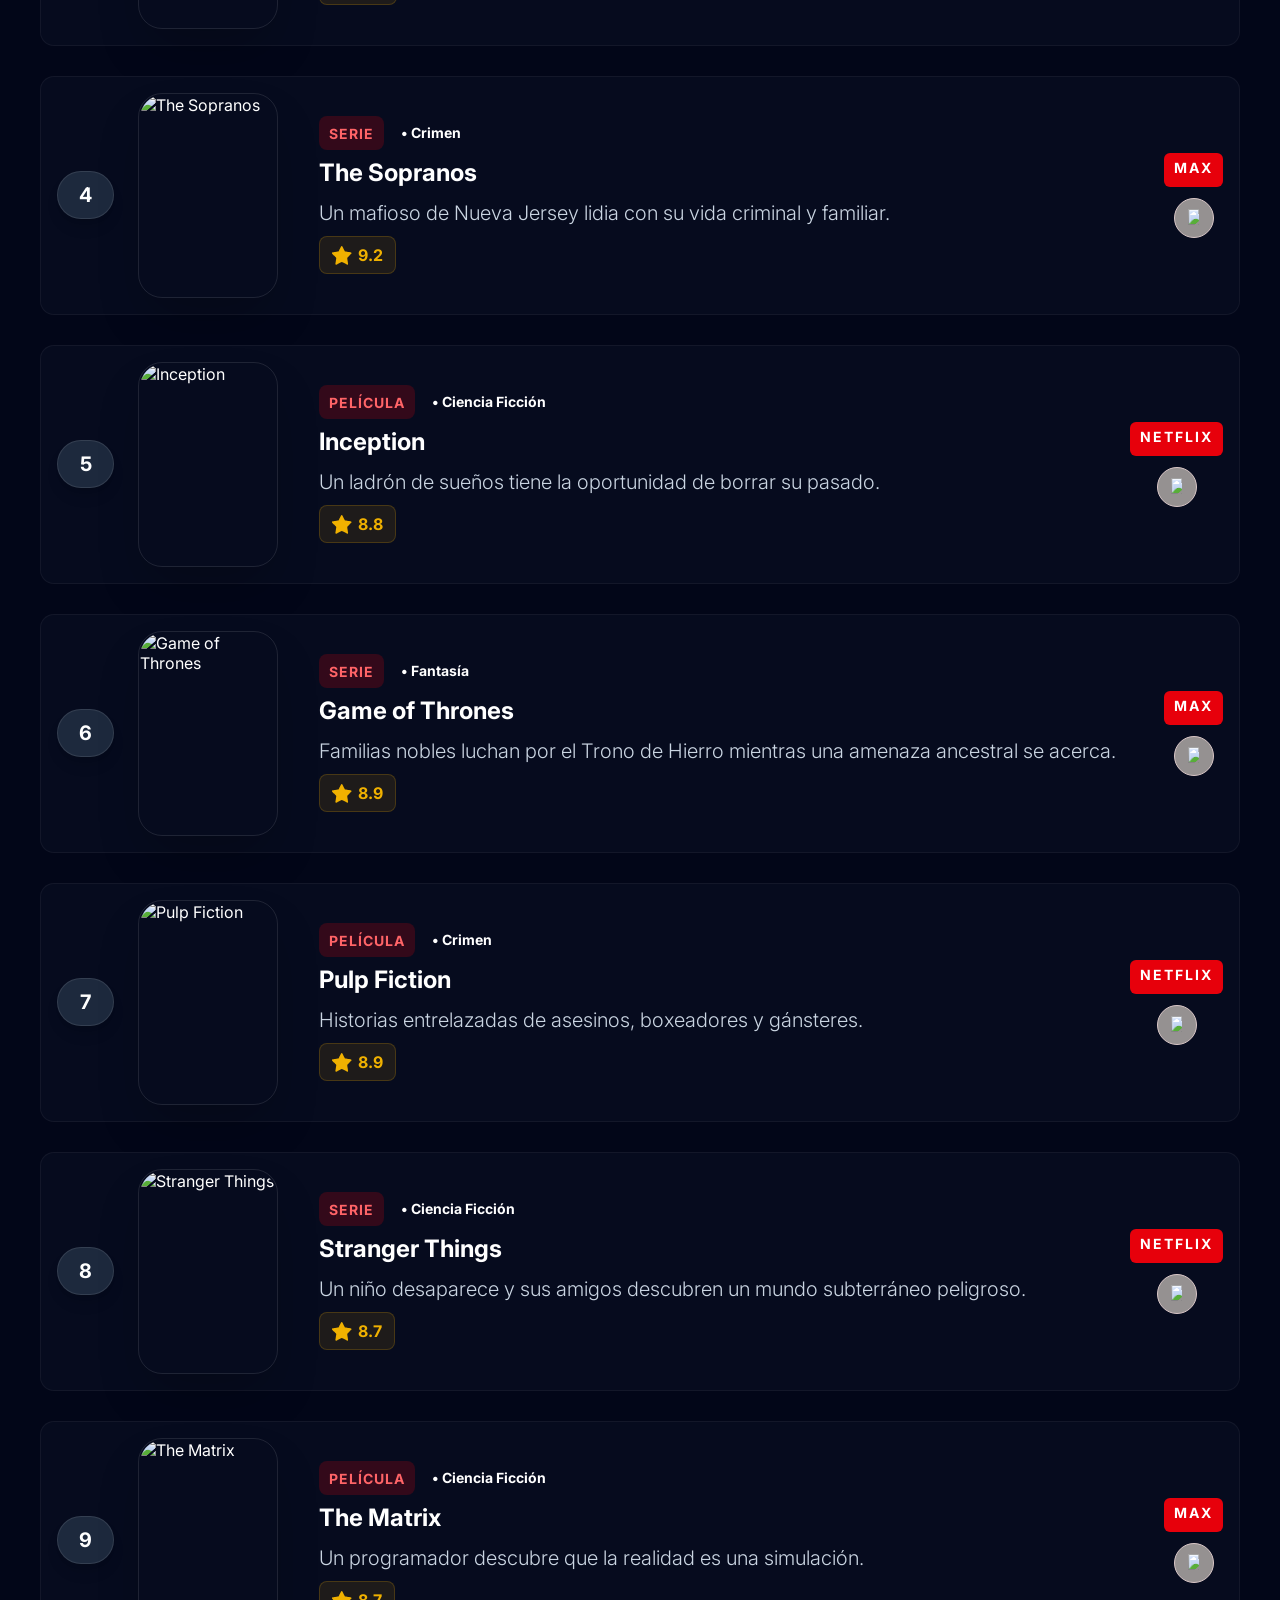
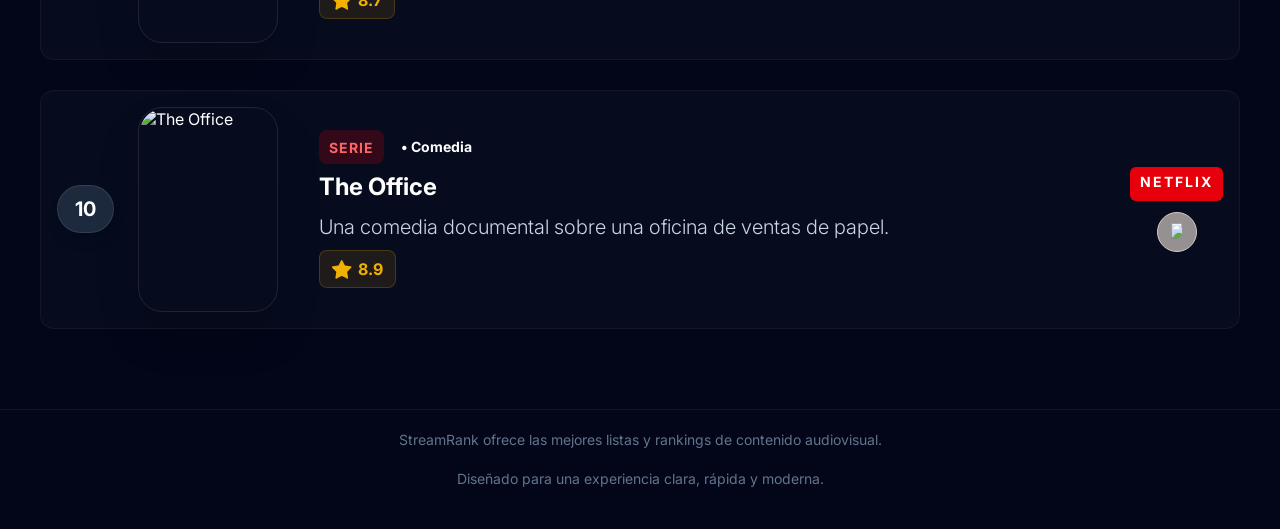
==== commit d63970a8: "corregi errores icnos" ====
--- a/mis-listas.html
+++ b/mis-listas.html
@@ -132,7 +132,7 @@
         <div class="modal-input-wrapper">
           <span class="modal-input-icono">✉</span>
           <input class="modal-input" id="loginEmail" type="email" placeholder="tu@correo.com" />
-          <small id="loginEmailError" style="color:red;display:none;font-size:12px;">El correo debe contener "@gmail"</small>
+          <small id="loginEmailError" style="color:red;display:none;font-size:12px;">El correo debe contener "@gmail.com"</small>
         </div>
       </div>
       <div class="modal-campo">
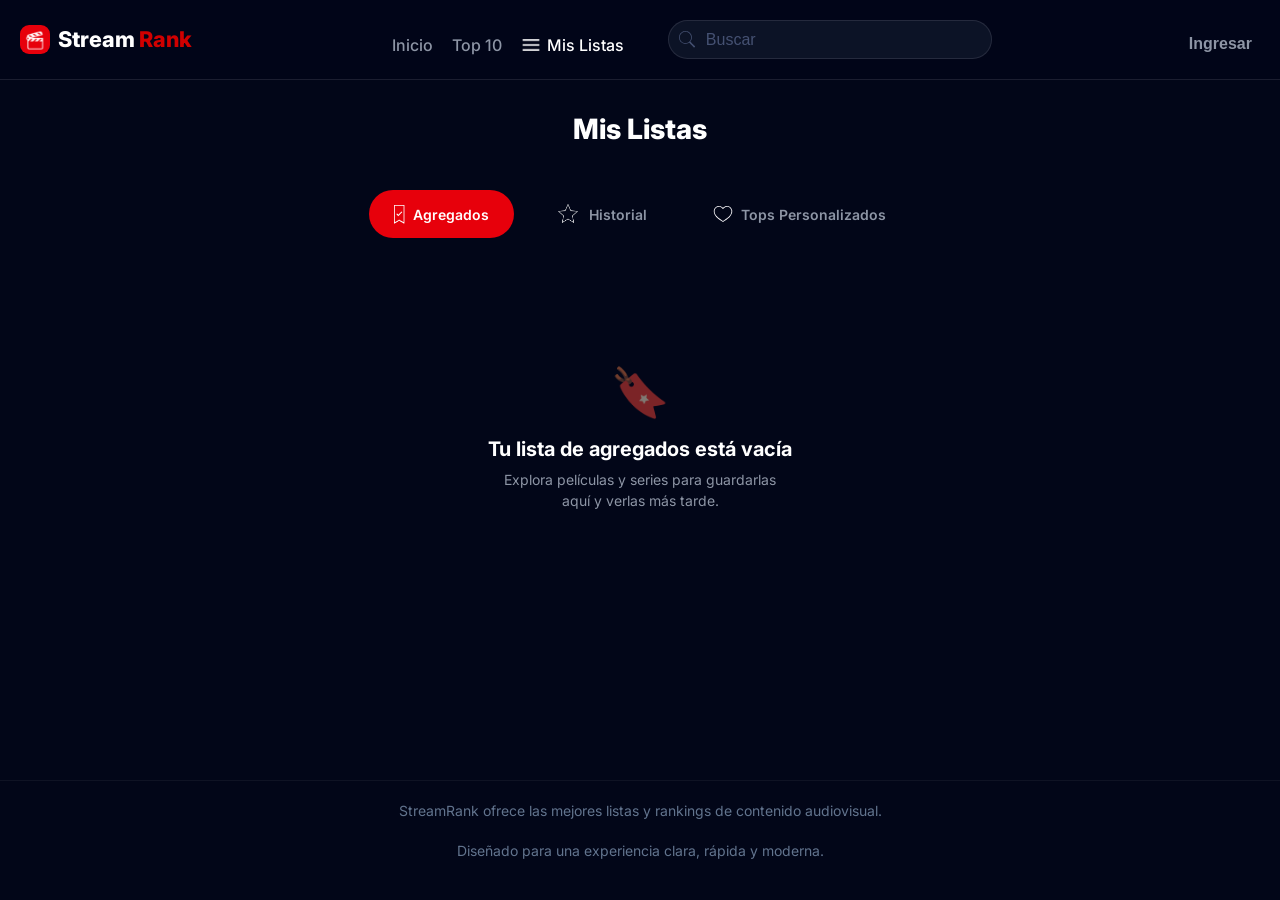
==== commit 83589712: "ajustes scraping" ====
--- a/mis-listas.html
+++ b/mis-listas.html
@@ -5,6 +5,7 @@
   <meta name="viewport" content="width=device-width, initial-scale=1.0" />
   <title>StreamRank — Mis Listas</title>
   <link rel="stylesheet" href="css/styles.css" />
+  <link rel="stylesheet" href="css/registro.css" />
 </head>
 <body>
 
@@ -206,28 +207,17 @@
       document.getElementById('nombreTop').value = '';
     });
 
-    document.getElementById('btnGuardarTop').addEventListener('click', () => {
-      const nombre     = document.getElementById('nombreTop').value.trim() || 'Mi Nuevo Top';
-      const contenedor = document.getElementById('contenedorTopsResultados');
-
-      const tarjeta = document.createElement('div');
-      tarjeta.className = 'top-card-diseno';
-      tarjeta.innerHTML = `
-        <div class="top-card-header">
-          <h3 class="lista-card-nombre">${nombre}</h3>
-          <p class="lista-card-meta"><span class="top-count">0</span> elementos en esta lista</p>
-        </div>
-        <div class="top-lista-items" data-lista></div>
-        <div class="top-agregar-campo">
-          <div class="top-search-wrap">
-            <span class="top-search-icon">🔍</span>
-            <input type="text" class="top-search-input" placeholder="Agregar más..." />
-          </div>
-          <div class="top-search-resultados" style="display:none;"></div>
-        </div>
-      `;
-      contenedor.appendChild(tarjeta);
-      initTop(tarjeta);
+    document.getElementById('btnGuardarTop').addEventListener('click', async () => {
+      const nombre = document.getElementById('nombreTop').value.trim() || 'Mi Nuevo Top';
+      const topId  = await crearTopPersonalizado(nombre);
+
+      if (!topId) {
+        mostrarToast('No se pudo guardar el top en el servidor', 'error');
+        return;
+      }
+
+      crearTarjetaTop({ id: topId, nombre, items_count: 0, items: [] });
+      mostrarToast('Top creado correctamente', 'success');
 
       document.getElementById('formCrearTop').style.display = 'none';
       document.getElementById('seccionCrearNuevo').style.display = 'block';
@@ -251,6 +241,7 @@
       const resultados = tarjeta.querySelector('.top-search-resultados');
       const lista      = tarjeta.querySelector('[data-lista]');
       const contador   = tarjeta.querySelector('.top-count');
+      const topId      = Number(tarjeta.dataset.topId || 0);
 
       input.addEventListener('input', () => {
         const q = input.value.trim().toLowerCase();
@@ -266,7 +257,7 @@
         resultados.style.display = 'block';
         resultados.querySelectorAll('.top-resultado-item').forEach(item => {
           item.addEventListener('click', () => {
-            agregarItem(lista, contador, item.dataset.titulo, item.dataset.img);
+            agregarItemALaLista(lista, contador, item.dataset.titulo, item.dataset.img, topId, Boolean(topId));
             input.value = '';
             resultados.style.display = 'none';
           });
@@ -276,40 +267,6 @@
       document.addEventListener('click', e => {
         if (!tarjeta.contains(e.target)) resultados.style.display = 'none';
       });
-    }
-
-    function agregarItem(lista, contador, titulo, img) {
-      const pos  = lista.children.length + 1;
-      const item = document.createElement('div');
-      item.className = 'top-item';
-      item.draggable = true;
-      item.innerHTML = `
-        <span class="top-item-pos">${pos}</span>
-        <img src="${img}" alt="${titulo}" class="top-item-img" />
-        <span class="top-item-titulo">${titulo}</span>
-        <button class="top-item-delete" type="button" title="Eliminar">🗑</button>
-      `;
-      item.querySelector('.top-item-delete').addEventListener('click', () => {
-        item.remove();
-        actualizarPosiciones(lista, contador);
-      });
-      item.addEventListener('dragstart', () => item.classList.add('dragging'));
-      item.addEventListener('dragend',   () => {
-        item.classList.remove('dragging');
-        actualizarPosiciones(lista, contador);
-      });
-      lista.addEventListener('dragover', e => {
-        e.preventDefault();
-        const dragging  = lista.querySelector('.dragging');
-        const siblings  = [...lista.querySelectorAll('.top-item:not(.dragging)')];
-        const siguiente = siblings.find(s => {
-          const rect = s.getBoundingClientRect();
-          return e.clientY < rect.top + rect.height / 2;
-        });
-        lista.insertBefore(dragging, siguiente || null);
-      });
-      lista.appendChild(item);
-      actualizarPosiciones(lista, contador);
     }
 
     function actualizarPosiciones(lista, contador) {
@@ -321,4 +278,3 @@
   </script>
 </body>
 </html>
-
--- a/css/styles.css
+++ b/css/styles.css
@@ -839,10 +839,11 @@
 /* 4. Contenedor de la Derecha */
 .card-actions {
     display: flex;
-    height: 85px;
+    min-height: 120px;
     flex-direction: column;
-    justify-content: space-between;
-    align-items: center;
+    justify-content: flex-start;
+    align-items: center;
+    gap: 8px;
 }
 
 .tag-platform {
@@ -891,9 +892,34 @@
 .btn-bookmark.active:hover {
     background: rgba(231, 0, 11, 0.15); /* Mismo fondo rojizo */
     border: 1px solid #E7000B;          /* Mismo borde rojo */
-    
-}
-
+}
+
+.btn-watch {
+    display: flex;
+    width: 40px;
+    height: 40px;
+    justify-content: center;
+    align-items: center;
+    border-radius: 20px;
+    border: 1px solid rgba(71, 168, 109, 0.35);
+    background: rgba(71, 168, 109, 0.12);
+    color: #47A86D;
+    font-size: 18px;
+    font-weight: 700;
+    cursor: pointer;
+    transition: background 0.3s, transform 0.2s, color 0.3s;
+}
+
+.btn-watch:hover {
+    background: rgba(71, 168, 109, 0.18);
+    transform: translateY(-1px);
+}
+
+.btn-watch--saved {
+    background: rgba(71, 168, 109, 0.45);
+    color: #fff;
+    border-color: rgba(71, 168, 109, 0.55);
+}
 
 .btn-bookmark {
     /* ... (tus estilos actuales) ... */
--- a/css/registro.css
+++ b/css/registro.css
@@ -0,0 +1,210 @@
+/* ══════════════════════════════
+   MODAL LOGIN
+══════════════════════════════ */
+
+
+.modal-overlay {
+  position: fixed;
+  inset: 0;
+  background: rgba(0, 0, 0, 0.7);
+  backdrop-filter: blur(4px);
+  z-index: 100;
+}
+
+
+.modal-login {
+  position: fixed;
+  top: 50%;
+  left: 50%;
+  transform: translate(-50%, -50%);
+  z-index: 101;
+  width: 419px;
+  padding: 16px;
+  border-radius: 16px;
+  background: #0F172B;
+  display: flex;
+  flex-direction: column;
+  align-items: flex-end;
+  gap: 0;
+}
+
+
+.modal-cerrar {
+  background: transparent;
+  border: none;
+  color: var(--color-text-muted);
+  font-size: 18px;
+  cursor: pointer;
+  padding: 4px 8px;
+  border-radius: 6px;
+  transition: color 0.2s, background 0.2s;
+  line-height: 1;
+}
+
+
+.modal-cerrar:hover {
+  color: var(--color-text-primary);
+  background: rgba(255, 255, 255, 0.08);
+}
+
+
+.modal-contenido {
+  display: flex;
+  flex-direction: column;
+  justify-content: center;
+  align-items: center;
+  gap: 20px;
+  align-self: stretch;
+  padding: 8px 16px 24px;
+}
+
+
+.modal-encabezado {
+  align-self: stretch;
+}
+
+
+.modal-titulo {
+  color: #ffffff;
+  font-family: var(--font-main);
+  font-size: 24px;
+  font-weight: 700;
+  margin: 0 0 6px;
+}
+
+
+.modal-subtitulo {
+  color: #CAD5E2;
+  font-family: var(--font-main);
+  font-size: 14px;
+  font-weight: 300;
+  margin: 0;
+  line-height: 1.5;
+}
+
+
+.modal-campo {
+  display: flex;
+  flex-direction: column;
+  gap: 8px;
+  align-self: stretch;
+}
+
+
+.modal-label {
+  color: #ffffff;
+  font-family: var(--font-main);
+  font-size: 14px;
+  font-weight: 500;
+}
+
+
+.modal-input-wrapper {
+  display: flex;
+  align-items: center;
+  gap: 6px;
+  padding: 8px 32px 8px 12px;
+  background: rgba(255, 255, 255, 0.05);
+  border: 1px solid rgba(255, 255, 255, 0.1);
+  border-radius: 10px;
+  align-self: stretch;
+  transition: border-color 0.2s;
+}
+
+
+.modal-input-wrapper:focus-within {
+  border-color: rgba(255, 255, 255, 0.3);
+}
+
+
+.modal-input-icono {
+  font-size: 14px;
+  opacity: 0.5;
+  flex-shrink: 0;
+}
+
+
+.modal-input {
+  flex: 1;
+  background: transparent;
+  border: none;
+  outline: none;
+  color: #ffffff;
+  font-family: var(--font-main);
+  font-size: 14px;
+  font-weight: 500;
+}
+
+
+.modal-input::placeholder {
+  color: var(--color-text-placeholder);
+}
+
+
+.modal-btn-ingresar {
+  display: flex;
+  height: 40px;
+  padding: 8px 32px;
+  justify-content: center;
+  align-items: center;
+  align-self: stretch;
+  border-radius: 33px;
+  border: 1px solid rgba(255, 255, 255, 0.4);
+  background: #E7000B;
+  box-shadow: 0 4px 4px 0 rgba(0, 0, 0, 0.25);
+  color: #ffffff;
+  font-family: var(--font-main);
+  font-size: 15px;
+  font-weight: 700;
+  cursor: pointer;
+  transition: opacity 0.2s;
+}
+
+
+.modal-btn-ingresar:hover {
+  opacity: 0.88;
+}
+
+
+.modal-pie {
+  color: var(--color-text-muted);
+  font-size: 14px;
+  margin: 0;
+  text-align: center;
+}
+
+
+.modal-pie-link {
+  color: #ffffff;
+  font-weight: 700;
+  text-decoration: none;
+}
+
+
+.modal-pie-link:hover {
+  color: var(--color-brand);
+}
+.profile-button {
+  display: flex;
+  height: 25px;
+  padding: 8px;
+  justify-content: center;
+  align-items: center;
+  align-content: space-between;
+  column-gap: 6px;
+  flex-wrap: wrap;
+  color: #8d95a5;
+  font-size: 16px;
+  font-weight: 700;
+  background: transparent;
+  border: none;
+  cursor: pointer;
+}
+
+.profile-icon {
+  display: inline-flex;
+  width: 16.7px;
+  height: 16.7px;
+  align-items: center;
+  justify-content: center;
+}
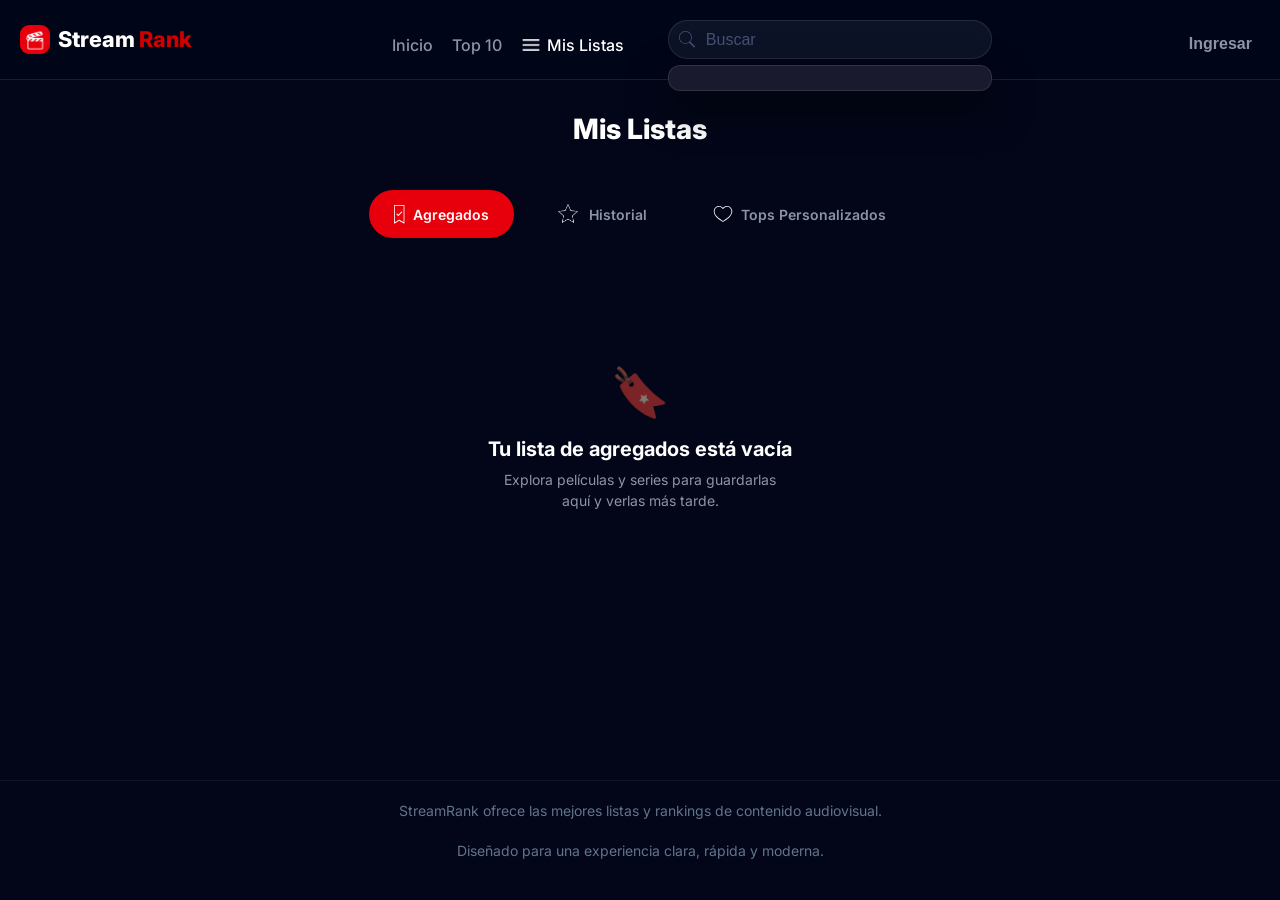
==== commit d76ca6a7: "corregi el buscador" ====
--- a/mis-listas.html
+++ b/mis-listas.html
@@ -183,6 +183,7 @@
   -->
   <script src="js/auth.js"></script>
   <script src="js/listas.js"></script>
+  <script src="js/search.js"></script>
 
   <script>
     // ── TABS ──
--- a/css/styles.css
+++ b/css/styles.css
@@ -182,6 +182,7 @@
   width: 324px;
   height: 39px;
   flex-shrink: 0;
+  position: relative;
 }
 
 .search-field {
@@ -195,6 +196,185 @@
   border: 1px solid var(--color-border);
   background: var(--color-search-bg);
   cursor: text;
+}
+
+.search-results-panel {
+  position: absolute;
+  top: calc(100% + 10px);
+  left: 0;
+  right: 0;
+  z-index: 40;
+  display: flex;
+  flex-direction: column;
+  gap: 8px;
+  max-height: 340px;
+  overflow-y: auto;
+  padding: 12px;
+  border-radius: 18px;
+  border: 1px solid rgba(148, 163, 184, 0.25);
+  background: rgba(8, 11, 20, 0.96);
+  box-shadow: 0 22px 38px rgba(0, 0, 0, 0.35);
+  backdrop-filter: blur(8px);
+}
+
+.search-results-panel.is-empty {
+  padding: 16px;
+}
+
+.search-result-link {
+  display: flex;
+  flex-direction: column;
+  gap: 6px;
+  width: 100%;
+  padding: 10px 12px;
+  border-radius: 12px;
+  color: #f8fafc;
+  text-decoration: none;
+  background: rgba(255, 255, 255, 0.04);
+  border: 1px solid transparent;
+  cursor: pointer;
+  text-align: left;
+  font: inherit;
+  transition: border-color 0.2s ease, transform 0.2s ease, background 0.2s ease;
+}
+
+.search-result-link:hover {
+  border-color: rgba(96, 165, 250, 0.55);
+  background: rgba(14, 116, 144, 0.24);
+  transform: translateY(-1px);
+}
+
+.search-result-title {
+  font-size: 15px;
+  font-weight: 700;
+  color: #fff;
+}
+
+.search-result-title strong,
+.search-result-snippet strong {
+  color: #67e8f9;
+}
+
+.search-result-meta {
+  font-size: 11px;
+  text-transform: uppercase;
+  letter-spacing: 0.18em;
+  color: #93c5fd;
+}
+
+.search-result-snippet {
+  margin: 0;
+  font-size: 12px;
+  line-height: 1.4;
+  color: rgba(248, 250, 252, 0.78);
+}
+
+.search-results-empty {
+  padding: 8px 4px;
+  color: rgba(255, 255, 255, 0.7);
+  font-size: 13px;
+}
+
+.search-detail-overlay {
+  position: fixed;
+  inset: 0;
+  display: none;
+  align-items: center;
+  justify-content: center;
+  padding: 20px;
+  z-index: 1000;
+  background: rgba(2, 6, 23, 0.85);
+  backdrop-filter: blur(6px);
+}
+
+.search-detail-overlay.active {
+  display: flex;
+}
+
+.search-detail-shell {
+  width: min(920px, 100%);
+  max-height: calc(100vh - 40px);
+  overflow: auto;
+  padding: 24px;
+  border-radius: 28px;
+  background: linear-gradient(180deg, #07101f 0%, #030712 100%);
+  border: 1px solid rgba(148, 163, 184, 0.22);
+  box-shadow: 0 24px 60px rgba(0, 0, 0, 0.5);
+  color: #fff;
+}
+
+.search-detail-header {
+  display: flex;
+  justify-content: space-between;
+  align-items: flex-start;
+  gap: 12px;
+  margin-bottom: 18px;
+}
+
+.search-detail-eyebrow {
+  margin: 0 0 6px;
+  font-size: 11px;
+  text-transform: uppercase;
+  letter-spacing: 0.24em;
+  color: #67e8f9;
+}
+
+.search-detail-title {
+  margin: 0;
+  font-size: 28px;
+  line-height: 1.1;
+}
+
+.search-detail-close {
+  border: none;
+  border-radius: 999px;
+  width: 34px;
+  height: 34px;
+  display: grid;
+  place-items: center;
+  font-size: 18px;
+  color: #fff;
+  background: rgba(255, 255, 255, 0.08);
+  cursor: pointer;
+}
+
+.search-detail-meta {
+  display: flex;
+  flex-wrap: wrap;
+  gap: 8px;
+  margin-bottom: 16px;
+}
+
+.search-detail-pill {
+  display: inline-flex;
+  align-items: center;
+  padding: 6px 10px;
+  border-radius: 999px;
+  background: rgba(14, 116, 144, 0.28);
+  color: #d0f2ff;
+  font-size: 11px;
+  font-weight: 700;
+}
+
+.search-detail-description {
+  margin: 0 0 20px;
+  color: rgba(255, 255, 255, 0.82);
+  line-height: 1.5;
+  font-size: 15px;
+}
+
+.search-detail-trailer-wrapper {
+  position: relative;
+  width: 100%;
+  aspect-ratio: 16 / 9;
+  border-radius: 22px;
+  overflow: hidden;
+  border: 1px solid rgba(103, 232, 249, 0.22);
+}
+
+.search-detail-trailer-wrapper iframe {
+  width: 100%;
+  height: 100%;
 }
 
 .search-field input {
@@ -907,7 +1087,7 @@
     font-size: 18px;
     font-weight: 700;
     cursor: pointer;
-    transition: background 0.3s, transform 0.2s, color 0.3s;
+    transition: background 0.3s, transform 0.2s, color 0.3s, border-color 0.3s;
 }
 
 .btn-watch:hover {
@@ -916,9 +1096,10 @@
 }
 
 .btn-watch--saved {
-    background: rgba(71, 168, 109, 0.45);
-    color: #fff;
-    border-color: rgba(71, 168, 109, 0.55);
+    background: #22c55e;
+    color: #ffffff;
+    border-color: #16a34a;
+    box-shadow: 0 0 0 2px rgba(34, 197, 94, 0.2);
 }
 
 .btn-bookmark {
@@ -928,6 +1109,16 @@
 
 .btn-bookmark:hover {
     background: #7a7676;
+}
+
+.btn-bookmark.active {
+    background: #e7000b;
+    border-color: #fb2c36;
+    box-shadow: 0 0 0 2px rgba(231, 0, 11, 0.20);
+}
+
+.btn-bookmark.active img {
+    filter: brightness(0) invert(1);
 }
 
 .bookmark-icon {
@@ -1178,11 +1369,34 @@
   align-content: center;
   gap: 24px;
   align-self: stretch;
-  flex-wrap: wrap;
+  flex-wrap: nowrap;
+  overflow-x: auto;
+  scroll-snap-type: x mandatory;
+  -webkit-overflow-scrolling: touch;
+  padding-bottom: 8px;
+}
+
+.cards-wrapper::-webkit-scrollbar {
+  height: 8px;
+}
+
+.cards-wrapper::-webkit-scrollbar-track {
+  background: transparent;
+}
+
+.cards-wrapper::-webkit-scrollbar-thumb {
+  background: rgba(255,255,255,0.15);
+  border-radius: 999px;
+}
+
+.cards-wrapper {
+  scrollbar-color: rgba(255,255,255,0.15) transparent;
+  scrollbar-width: thin;
 }
 
 .platform-card {
   display: flex;
+  scroll-snap-align: start;
   width: 292px;
   height: 158px;
   padding: 24px;
@@ -1211,9 +1425,18 @@
 .card-hbo { background-image: linear-gradient(0deg, rgba(0,0,0,0.7), rgba(0,0,0,0.4)), url('https://wallpapercat.com/w/full/3/d/7/1263360-3840x2160-desktop-4k-hbo-wallpaper.jpg'); }
 .card-amazon { background-image: linear-gradient(0deg, rgba(0,0,0,0.7), rgba(0,0,0,0.4)), url('https://cdn.jsdelivr.net/gh/homarr-labs/dashboard-icons/png/prime-video.png'); }
 .card-marvel { background-image: linear-gradient(0deg, rgba(0,0,0,0.7), rgba(0,0,0,0.4)), url('https://upload.wikimedia.org/wikipedia/commons/b/b1/Marvel_Studios_Inc.webp'); }
-.card-Warner { background-image: linear-gradient(0deg, rgba(0,0,0,0.7), rgba(0,0,0,0.4)), url('https://entertainment.time.com/wp-content/uploads/sites/3/2012/09/warner_bros-_pictures_intro.jpg?w=720&h=480&crop=1'); }
+.card-Warner { background-image: linear-gradient(0deg, rgba(0,0,0,0.7), rgba(0,0,0,0.4)), url('https://heroichollywood.com/wp-content/uploads/2019/09/WarnerMedia_Warner_Bros.jpg'); }
 .card-starwars { background-image: linear-gradient(0deg, rgba(0,0,0,0.7), rgba(0,0,0,0.4)), url('https://static.wikia.nocookie.net/esstarwars/images/4/42/StarWarsOpeningLogo.svg/revision/latest?cb=20161007015630'); }
 .card-universal { background-image: linear-gradient(0deg, rgba(0,0,0,0.7), rgba(0,0,0,0.4)), url('https://mediaproxy.tvtropes.org/width/1200/https://static.tvtropes.org/pmwiki/pub/images/img_4543png.png'); }
+.card-lucasfilm { background-image: linear-gradient(0deg, rgba(0,0,0,0.7), rgba(0,0,0,0.4)), url('https://windycity-3d.com/cdn/shop/files/il_fullxfull.5631392412_hzqq_1201fa59-4942-43a6-bf4a-07b6f309cabc.jpg?v=1722689884&width=1680'); }
+.card-pixar { background-image: linear-gradient(0deg, rgba(0,0,0,0.7), rgba(0,0,0,0.4)), url('https://static.wikia.nocookie.net/logopedia/images/f/f2/PIXAR3D169.png/revision/latest/scale-to-width-down/1000?cb=20170712041708'); }
+.card-dreamworks { background-image: linear-gradient(0deg, rgba(0,0,0,0.7), rgba(0,0,0,0.4)), url('https://media.licdn.com/dms/image/v2/C4D0BAQGNB3Pg5O2-1w/company-logo_200_200/company-logo_200_200/0/1654291450781/dreamworks_animation_logo?e=2147483647&v=beta&t=NlbhFyqqF1ehakZwCWQqUn_6j6DJai-MQ29LqhBxxkc'); }
+.card-ghibli { background-image: linear-gradient(0deg, rgba(0,0,0,0.7), rgba(0,0,0,0.4)), url('[data-uri]'); }
+.card-dc-studios { background-image: linear-gradient(0deg, rgba(0,0,0,0.7), rgba(0,0,0,0.4)), url('https://static.wikia.nocookie.net/dc-universe/images/f/f6/Logo_de_DC_Studios.png/revision/latest?cb=20240726224726&path-prefix=es'); }
+.card-jamesbond { background-image: linear-gradient(0deg, rgba(0,0,0,0.7), rgba(0,0,0,0.4)), url('https://imjustcreative.com/wp-content/uploads/2016/09/Evolution-of-James-Bond-007-Logo-Header-1080x307.jpg'); }
+.card-startrek { background-image: linear-gradient(0deg, rgba(0,0,0,0.7), rgba(0,0,0,0.4)), url('https://static.wikia.nocookie.net/memoryalpha/images/d/d1/Star_Trek_Universe.jpg/revision/latest?cb=20200115144000&path-prefix=en'); }
+.card-appletv{ background-image: linear-gradient(0deg, rgba(0,0,0,0.7), rgba(0,0,0,0.4)), url('[data-uri]'); }
+
 
 /* ── DROPDOWNS ── */
 .dropdown-wrapper {
